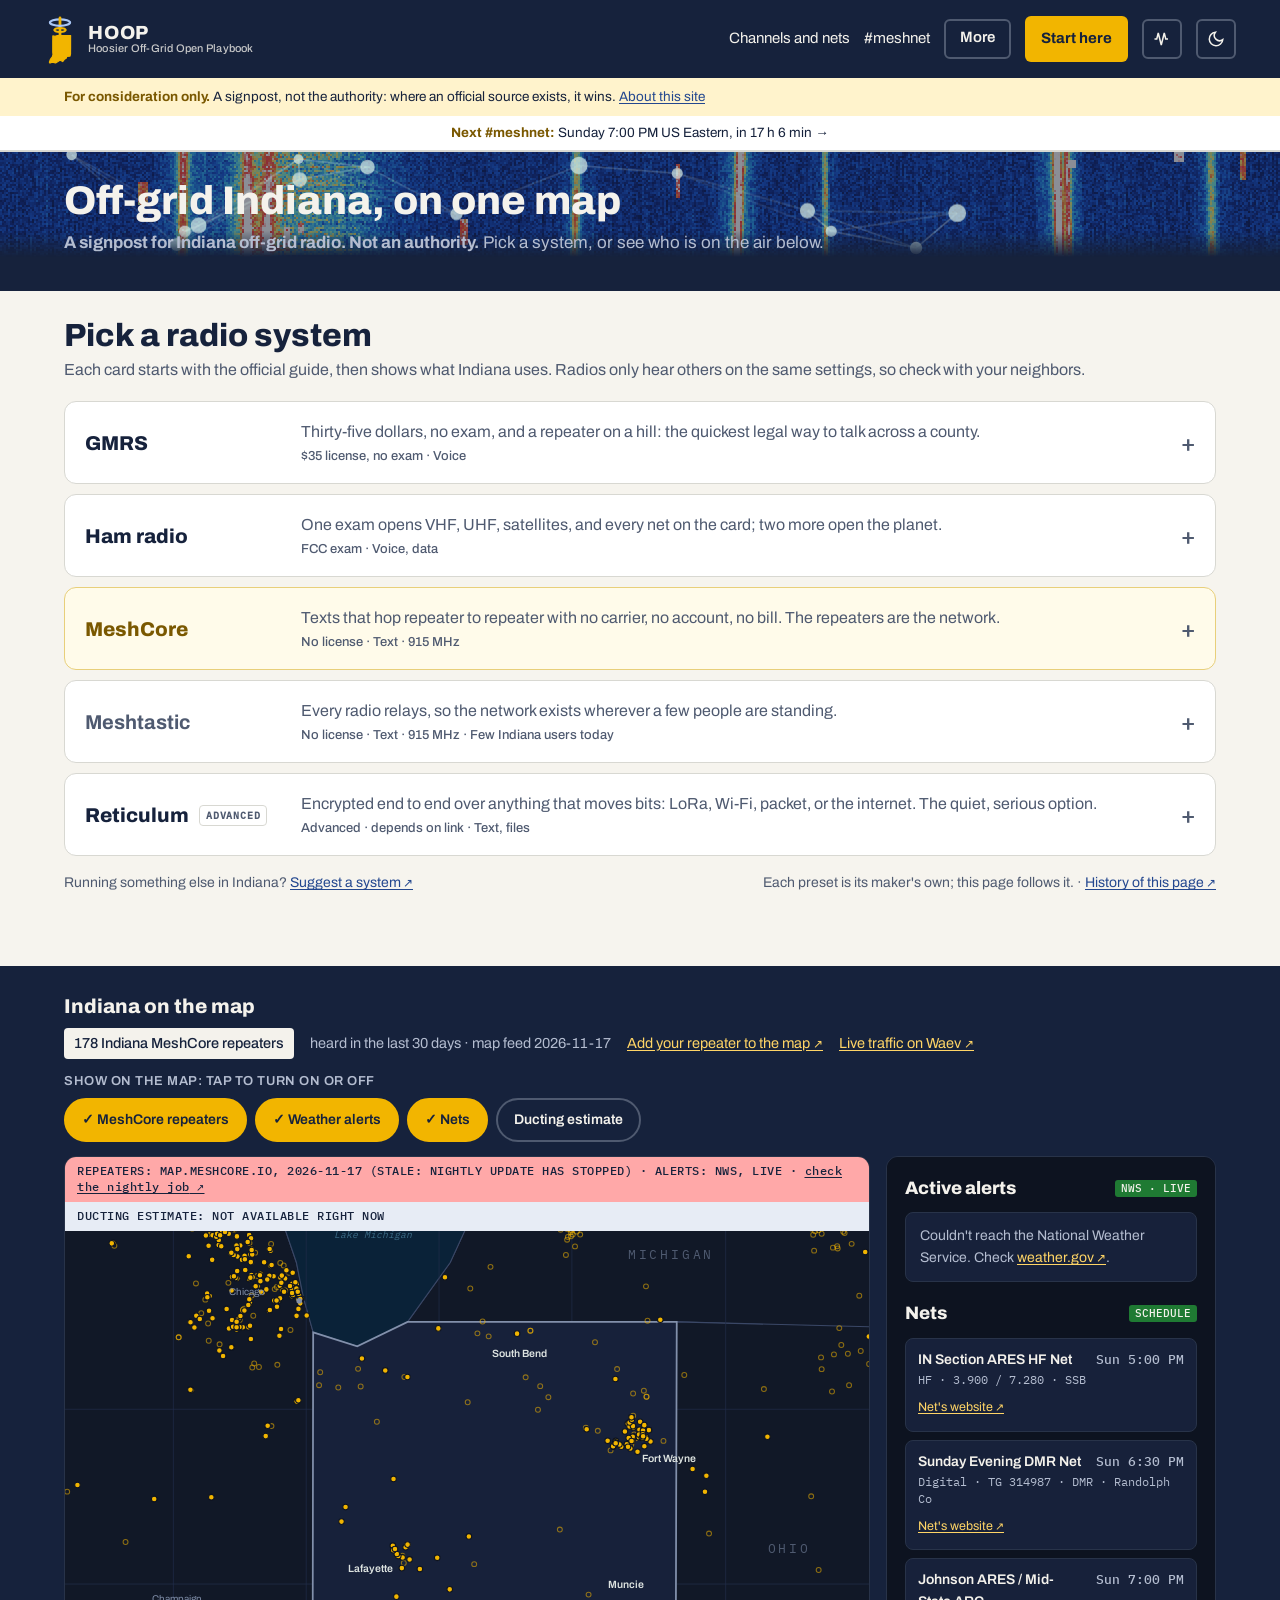
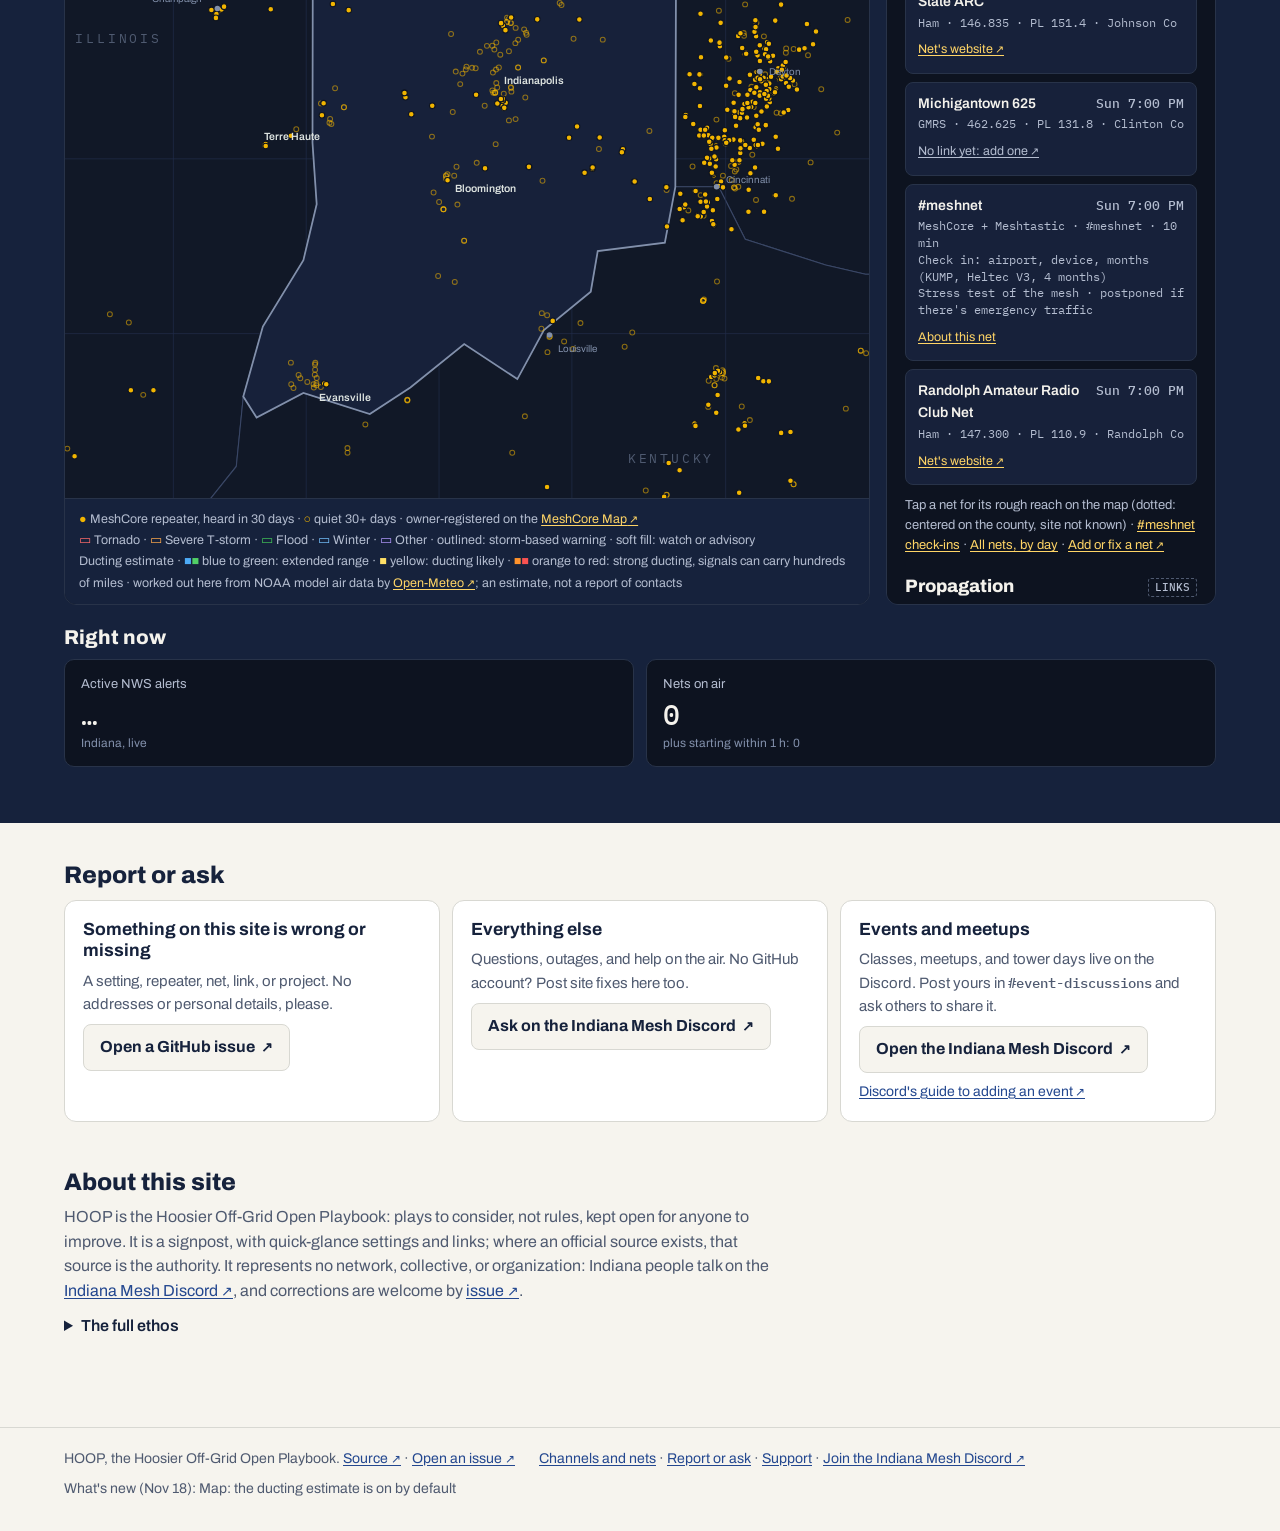
==== index.html @ 6189452d "Wording: the site describes, it does not direct or decide Headline says it is a signpost, not an aut" ====
<!doctype html>
<html lang="en">
<head>
<meta charset="utf-8">
<script src="assets/theme.js?v=20261111t"></script>
<meta name="viewport" content="width=device-width, initial-scale=1, viewport-fit=cover">
<meta name="description" content="Indiana off-grid comms on one map: MeshCore repeaters, live NWS alerts, radio nets, and starting settings for MeshCore, Meshtastic, GMRS, ham, and Reticulum.">
<title>HOOP: Indiana Off-Grid Comms, MeshCore Map, Nets, and Settings</title>
<link rel="icon" href="assets/favicon.svg?v=20261111t" type="image/svg+xml">
<meta property="og:type" content="website">
<meta property="og:site_name" content="HOOP · Hoosier Off-Grid Open Playbook">
<meta property="og:title" content="HOOP · Hoosier Off-Grid Open Playbook">
<meta property="og:description" content="Indiana off-grid comms on one map: MeshCore repeaters, live NWS alerts, radio nets, and starting settings for MeshCore, Meshtastic, GMRS, ham, and Reticulum.">
<meta property="og:url" content="https://mutiny19.github.io/hoop/">
<meta property="og:image" content="https://mutiny19.github.io/hoop/assets/social.png">
<meta property="og:image:width" content="1200">
<meta property="og:image:height" content="630">
<meta name="twitter:card" content="summary_large_image">
<link rel="canonical" href="https://mutiny19.github.io/hoop/">
<meta name="robots" content="index, follow, max-image-preview:large">
<meta name="geo.region" content="US-IN">
<meta name="geo.placename" content="Indiana">
<meta property="og:locale" content="en_US">
<meta property="og:image:alt" content="HOOP: Hoosier Off-Grid Open Playbook">
<meta name="twitter:title" content="HOOP · Hoosier Off-Grid Open Playbook">
<meta name="twitter:description" content="Indiana off-grid comms on one map: MeshCore repeaters, live NWS alerts, radio nets, and starting settings for MeshCore, Meshtastic, GMRS, ham, and Reticulum.">
<meta name="twitter:image" content="https://mutiny19.github.io/hoop/assets/social.png">
<meta name="twitter:image:alt" content="HOOP: Hoosier Off-Grid Open Playbook">
<script type="application/ld+json">{"@context": "https://schema.org", "@graph": [{"@type": "WebSite", "@id": "https://mutiny19.github.io/hoop/#website", "url": "https://mutiny19.github.io/hoop/", "name": "HOOP", "alternateName": "Hoosier Off-Grid Open Playbook", "description": "Off-grid communications in Indiana: MeshCore, Meshtastic, GMRS, ham radio, and Reticulum. Represents no network or organization.", "inLanguage": "en-US"}, {"@type": "WebPage", "@id": "https://mutiny19.github.io/hoop/#webpage", "url": "https://mutiny19.github.io/hoop/", "name": "HOOP: Indiana Off-Grid Comms, MeshCore Map, Nets, and Settings", "isPartOf": {"@id": "https://mutiny19.github.io/hoop/#website"}, "about": {"@type": "Place", "name": "Indiana", "address": {"@type": "PostalAddress", "addressRegion": "IN", "addressCountry": "US"}}, "dateModified": "2026-10-25"}]}</script>
<link rel="manifest" href="manifest.webmanifest">
<meta name="theme-color" content="#16223C">
<link rel="apple-touch-icon" href="assets/icon-192.png">
<link rel="preload" href="assets/fonts/archivo.woff2" as="font" type="font/woff2" crossorigin>
<link rel="preconnect" href="https://api.weather.gov" crossorigin>
<link rel="stylesheet" href="assets/site.css?v=20261112c">
<style>
/* Home: dark map band (map + alerts, dashboard view), then settings accordion, report, support. Built from the
   front-page design (design/front-page.dc.html); simulated parts replaced by live feeds or empty states. */
:root { --map-bg: #16223C; --map-panel: #0D1320; --map-line: #283349; --map-fg: #F4F2EC; --map-muted: #B4BDD0; --map-dim: #8290AB; }
.wrap { max-width: 1200px; margin: 0 auto; padding-inline: 24px; }
h1, h2, h3 { font-family: var(--display); margin: 0; line-height: 1.05; text-wrap: balance; }
p { margin: 0; }
.mono { font-family: var(--mono); }
.btn { font: 600 15px/1 var(--body); border: 0; border-radius: 6px; padding: 13px 18px; min-height: 44px; cursor: pointer; text-decoration: none; display: inline-flex; align-items: center; justify-content: center; gap: 8px; }

/* header CTA */
.site-nav .go { background: var(--beacon); color: #16223C; font-weight: 700; padding: 11px 16px; border-radius: 6px; }


/* map band */
/* The waterfall and constellation sit behind the band's headline only; the map, alerts and everything below
   are never animated. */
.band { background: var(--map-bg); color: var(--map-fg); position: relative; overflow: hidden; }
/* .hero holds the headline and layer buttons; the stage bleeds to the band's full width and up over the band's top
   padding, and ends just under the buttons. .band clips the overflow. */
.hero { position: relative; padding-bottom: 14px; }
.hero > :not(.bg-stage) { position: relative; z-index: 1; }
.hero .layers { margin-bottom: 0; }
.bg-stage { position: absolute; top: -28px; bottom: 0; left: 50%; width: 100vw; transform: translateX(-50%); z-index: 0; pointer-events: none;
  -webkit-mask-image: linear-gradient(to bottom, #000 0, #000 75%, transparent 100%); mask-image: linear-gradient(to bottom, #000 0, #000 75%, transparent 100%); }
.bg-chirps, .bg-mesh { position: absolute; inset: 0; width: 100%; height: 100%; }
.bg-chirps { opacity: .5; image-rendering: pixelated; }
.bg-mesh { opacity: .9; }
:root[data-bg="off"] .bg-stage { display: none; }
.band > .wrap { position: relative; z-index: 1; }
.band .wrap { padding-block: 28px 40px; }
.band-top { display: flex; flex-wrap: wrap; justify-content: space-between; align-items: flex-end; gap: 12px; margin-bottom: 16px; }
.band h1 { font-size: clamp(30px, 4.4vw, 40px); font-weight: 800; }
.band .sub { margin-top: 8px; color: var(--map-muted); font-size: 17px; }
.onair { display: flex; flex-wrap: wrap; align-items: center; gap: 10px 16px; margin-top: 14px; font: 400 14.5px/1.3 var(--body); }
.onair .pill { background: var(--map-fg); color: #16223C; padding: 6px 10px; border-radius: 4px; font-weight: 500; }
.onair span { color: var(--map-muted); }
.onair a { color: #FFD566; }
.layers { display: flex; flex-wrap: wrap; gap: 8px; margin-bottom: 14px; }
.layer { font: 600 14px/1 var(--body); border-radius: 999px; padding: 10px 16px; min-height: 44px; cursor: pointer; background: transparent; color: var(--map-fg); border: 2px solid #4F5A70; }
.layer[aria-pressed="true"] { background: var(--beacon); color: #16223C; border-color: var(--beacon); }
.layer[disabled] { cursor: not-allowed; color: #6E7F78; border-style: dashed; }
.layer small { font: 500 11px/1 var(--mono); margin-left: 6px; }
.rowh { font: 800 20px/1.2 var(--display); margin: 20px 0 10px; }
/* The layer switches are always in view, on every screen size: a label, then one chip per layer. */
.layerbar { display: grid; gap: 8px; margin-top: 10px; }
.layerbar .lb { font: 600 13px/1.3 var(--body); letter-spacing: .04em; text-transform: uppercase; color: var(--map-muted); }
@media (max-width: 560px) { .layerbar .layers { gap: 6px; } .layerbar .layer { padding: 9px 12px; font-size: 13.5px; } }
.dashfold { margin-top: 6px; }
.dashfold > summary { cursor: pointer; font-weight: 700; padding: 12px 0; color: var(--map-fg); }
.proto-reticulum .nm::after { content: "ADVANCED"; font: 600 10px/1 var(--mono); letter-spacing: .08em; margin-left: 10px; padding: 3px 6px; border: 1px solid var(--line); border-radius: 4px; color: var(--muted); vertical-align: middle; }
.tiles { display: grid; grid-template-columns: repeat(auto-fit, minmax(170px, 1fr)); gap: 12px; margin-bottom: 16px; }
.tile { color: var(--map-fg); background: var(--map-panel); border: 1px solid var(--map-line); border-radius: 10px; padding: 14px 16px; }
.tile .k { font-size: 13px; color: var(--map-muted); }
.tile .v { font: 500 28px/1.2 var(--mono); margin-top: 4px; font-variant-numeric: tabular-nums; }
.tile .s { font-size: 12px; color: var(--map-dim); margin-top: 2px; }
.tile .s a { color: #A9C6F5; }
/* Map sets the row height (its own proportions); the alerts column matches it and scrolls when long. */
.mapgrid { display: grid; grid-template-columns: minmax(0, 1fr) minmax(280px, 330px); gap: 16px; align-items: stretch; }
.mapbox { min-width: 0; position: relative; background: var(--map-panel); border: 1px solid var(--map-line); border-radius: 12px; overflow: hidden; }
.mapbox svg { display: block; width: 100%; height: auto; aspect-ratio: 1150 / 1240; }
.srcbadge { background: #FFD43B; color: #16223C; font: 500 12px/1.4 var(--mono); letter-spacing: .5px; padding: 6px 12px; }   /* a strip above the map, never on it */
.srcbadge.tropo { background: #E7ECF5; }
/* The legend sits under the map, never on it, so it cannot cover any part of the state. */
.legend { background: var(--map-bg); color: var(--map-muted); border-top: 1px solid var(--map-line); padding: 10px 14px; font-size: 12.5px; line-height: 1.7; }
.legend a { color: #FFD566; }
.side-toggle { display: none; width: 100%; font: 600 15px/1 var(--body); border: 2px solid #4F5A70; background: transparent; color: var(--map-fg); border-radius: 8px; padding: 12px 16px; min-height: 44px; cursor: pointer; }
.side-toggle[aria-expanded="true"] { border-color: var(--beacon); }
.side { height: 0; min-height: 100%; overflow-y: auto; background: var(--map-panel); border: 1px solid var(--map-line); border-radius: 12px; padding: 18px; display: flex; flex-direction: column; gap: 10px; min-width: 0; }
.side .h { display: flex; justify-content: space-between; align-items: center; gap: 8px; margin-top: 8px; }
.side .h:first-child { margin-top: 0; }
.side .h b { font-weight: 800; font-size: 18px; }
.tag { font: 500 11px/1 var(--mono); padding: 3px 6px; border-radius: 3px; }
.tag.live { background: #1F7A33; color: #F4F2EC; }
.tag.soon { border: 1px dashed #4F5A70; color: var(--map-muted); }
.alert { border-radius: 8px; padding: 12px 14px; border: 1px solid; }
.alert .t { font-weight: 800; }
.alert .a { font-size: 14px; margin-top: 4px; }
.alert .alink { display: inline-block; margin-top: 6px; font-size: 13.5px; font-weight: 600; }
.alert .w { font: 400 12.5px/1.4 var(--body); color: var(--map-muted); margin-top: 4px; }
.empty { background: #17213A; border: 1px solid var(--map-line); border-radius: 8px; padding: 12px 14px; font-size: 14px; color: var(--map-muted); }
.empty a, .side a, .dpanel a { color: #FFD566; }
.prop { background: #0F2328; border: 1px solid #3BC9DB; border-radius: 8px; padding: 10px 12px; display: grid; gap: 6px; font-size: 14px; }
.prop .r { display: flex; justify-content: space-between; gap: 8px; }
.prop .r span:last-child { font-family: var(--mono); color: #66D9E8; text-align: right; }
.prop .n { font-size: 12px; color: var(--map-dim); }
.netlist { display: grid; gap: 8px; }
.net { display: block; background: #17213A; border: 1px solid var(--map-line); border-radius: 8px; padding: 10px 12px; }
.net .hd { display: flex; justify-content: space-between; align-items: baseline; gap: 10px; }
.net b { display: block; font-size: 14px; font-weight: 600; }
.net small { display: block; margin-top: 2px; font: 400 12px/1.4 var(--mono); color: var(--map-muted); }
.net .st { font: 500 13px/1 var(--mono); white-space: nowrap; }
.netb { cursor: pointer; border-radius: 4px; }
.netb:focus-visible { outline: 2px solid #B197FC; outline-offset: 3px; }
.nlink { display: inline-block; margin-top: 6px; padding: 3px 0; font-size: 12.5px; }
.nlink.add { color: var(--map-muted); }
.net.pick:hover { border-color: #B197FC; }
.net.sel { border-color: #B197FC; background: #1E1B2C; }
.side .foot { margin-top: auto; font-size: 13px; color: var(--map-muted); line-height: 1.5; border-top: 1px solid var(--map-line); padding-top: 10px; }
.dashrow { display: flex; flex-wrap: wrap; gap: 16px; margin-top: 16px; }
.dpanel { color: var(--map-fg); background: var(--map-panel); border: 1px solid var(--map-line); border-radius: 12px; padding: 16px 18px; min-width: 0; display: grid; gap: 10px; align-content: start; }
.dpanel .h { display: flex; flex-wrap: wrap; justify-content: space-between; align-items: center; gap: 8px; }
.dpanel .h b { font-weight: 800; font-size: 18px; }
.dpanel .note { font-size: 12px; color: var(--map-dim); }
.cov { display: grid; gap: 8px; }
.cov .road { display: grid; grid-template-columns: 64px minmax(0, 1fr); gap: 10px; align-items: start; }
.cov .road > span { font: 500 13px/1.8 var(--mono); color: var(--map-muted); }
.cov .cty { display: flex; flex-wrap: wrap; gap: 4px; }
.cov .cty span { font-size: 12px; padding: 3px 7px; border-radius: 4px; color: #16223C; }
.c-ok { background: #8CE99A; } .c-quiet { background: #FFD43B; } .c-need { background: #FFA8A8; }
.health { display: grid; gap: 6px; }
.health div { display: flex; justify-content: space-between; gap: 10px; font-size: 14px; border-top: 1px solid #222E4A; padding-top: 6px; }
.health span:last-child { font-family: var(--mono); color: var(--map-muted); white-space: nowrap; }
.dot { display: inline-block; width: 9px; height: 9px; border-radius: 50%; margin-right: 8px; vertical-align: middle; }

/* settings */
.settings { padding-block: 48px 72px; }
.sec-head { display: flex; flex-wrap: wrap; justify-content: space-between; align-items: flex-end; gap: 12px; margin-bottom: 18px; }
.sec-head h2 { font-size: 32px; font-weight: 800; }
.sec-head p { color: var(--muted); margin-top: 6px; }
.net-card-box { display: flex; gap: 18px; align-items: center; background: var(--panel); border: 1px solid var(--line); border-radius: 12px; padding: 14px; margin-bottom: 20px; }
.net-card-box .nc-body { min-width: 0; }
.net-card-box h3 { font-size: 16px; font-weight: 700; margin-bottom: 3px; }
.net-card-box p { color: var(--muted); font-size: 14px; margin-bottom: 8px; }
.net-card-box a.btn { font-size: 13px; padding: 8px 14px; min-height: 36px; }
@media (max-width: 560px) { .net-card-box { flex-direction: column; align-items: flex-start; } }
/* inside the expanded GMRS and Ham cards */
.proto .net-card-box { grid-column: 1 / -1; margin-bottom: 0; background: var(--bg); }
.ghost { background: transparent; color: var(--fg); border: 2px solid var(--line); }
.acc { display: grid; gap: 10px; }
.proto { background: var(--panel); border: 1px solid var(--line); border-radius: 12px; overflow: hidden; }
.proto > button { width: 100%; display: grid; grid-template-columns: minmax(130px, 200px) minmax(0, 1fr) auto; gap: 6px 16px; align-items: center; text-align: left; background: transparent; color: var(--fg); border: 0; padding: 18px 20px; cursor: pointer; font: inherit; min-height: 64px; }
.proto .nm { font: 800 20px/1.1 var(--display); }
/* MeshCore: a faint beacon tint. */
.proto-meshcore { background: #FFFBEA; border-color: #E8CF7A; }
.proto-meshcore .nm { color: #7A5800; }
.proto-meshcore .card-set { background: #FFF8E1; }
.proto-meshtastic .nm, .proto-meshtastic .tl { color: var(--muted); }
.proto-meshtastic .nm { font-weight: 700; }
@media (prefers-color-scheme: dark) { :root:not([data-theme="light"]) .proto-meshcore { background: #1C1A10; border-color: #6B5310; }
  :root:not([data-theme="light"]) .proto-meshcore .nm { color: #FFCB3D; } :root:not([data-theme="light"]) .proto-meshcore .card-set { background: #1A1608; } }
:root[data-theme="dark"] .proto-meshcore { background: #1C1A10; border-color: #6B5310; }
:root[data-theme="dark"] .proto-meshcore .nm { color: #FFCB3D; } :root[data-theme="dark"] .proto-meshcore .card-set { background: #1A1608; }
.proto .tl { color: var(--muted); }
.proto .tl small { display: block; font: 500 13px/1.4 var(--body); margin-top: 2px; }
.proto .chev { font: 500 24px/1 var(--mono); color: var(--muted); }
.proto .body { display: grid; grid-template-columns: minmax(0, 1.5fr) minmax(0, 1fr); gap: 16px; padding: 0 20px 20px; }
/* "New here?" at the top of the expanded MeshCore card */
.proto .intro { grid-column: 1 / -1; display: flex; flex-wrap: wrap; align-items: center; justify-content: space-between; gap: 12px 24px; background: var(--bg); border-left: 4px solid var(--beacon); border-radius: 0 10px 10px 0; padding: 14px 18px; }
.proto .intro b { display: block; font: 800 17px/1.2 var(--display); margin-bottom: 4px; }
.proto .intro p { color: var(--muted); max-width: 70ch; font-size: 15px; }
.proto .intro .btn { background: var(--beacon); color: #16223C; font-weight: 700; white-space: nowrap; }
.proto-meshcore .intro { background: #FFF8E1; }
@media (prefers-color-scheme: dark) { :root:not([data-theme="light"]) .proto-meshcore .intro { background: #1A1608; } }
:root[data-theme="dark"] .proto-meshcore .intro { background: #1A1608; }
.card-set { background: var(--bg); border-radius: 10px; padding: 16px; display: grid; gap: 10px; align-content: start; }
.card-set .top { display: flex; flex-wrap: wrap; justify-content: space-between; gap: 8px; }
.card-set .top b { font-weight: 700; }
.card-set .top span { font: 400 12.5px/1.4 var(--body); color: var(--muted); }
.rows { display: grid; }
.rows > div { display: grid; grid-template-columns: minmax(120px, 190px) minmax(0, 1fr); gap: 12px; padding: 7px 0; border-top: 1px solid var(--line); font-size: 15px; }
.rows > div > span:first-child { color: var(--muted); }
.rows > div > span:last-child { font-family: var(--mono); font-size: 14px; overflow-wrap: anywhere; }
.card-set .note { font-size: 13px; color: var(--muted); }
.links { display: grid; gap: 8px; align-content: start; }
.links a { display: flex; justify-content: space-between; align-items: center; gap: 10px; background: var(--panel); border: 1px solid var(--line); border-radius: 8px; padding: 12px 14px; text-decoration: none; color: var(--fg); }
.links a b { display: block; font-weight: 600; }
.links a small { color: var(--muted); font-size: 13px; }
.links a:hover { border-color: var(--link); }
.copy { background: var(--fg); color: var(--bg); justify-self: start; }
.seg { display: inline-flex; justify-self: start; background: var(--panel); border: 1px solid var(--line); border-radius: 8px; padding: 3px; gap: 3px; }
.seg button { font: 600 14px/1 var(--body); border: 0; border-radius: 6px; padding: 10px 16px; min-height: 40px; cursor: pointer; background: transparent; color: var(--muted); }
.seg button[aria-pressed="true"] { background: var(--ink); color: var(--ink-fg); }
.rows .cmd { display: flex; flex-wrap: wrap; align-items: center; gap: 6px 8px; margin-top: 4px; }
.rows .cmd code { font-size: 12.5px; background: var(--panel); border: 1px solid var(--line); border-radius: 4px; padding: 3px 6px; overflow-wrap: anywhere; }
.mini, .chipcopy { font: 600 12px/1 var(--body); border: 1px solid var(--line); background: var(--panel); color: var(--link); border-radius: 999px; padding: 6px 10px; min-height: 30px; cursor: pointer; }
.mini:hover, .chipcopy:hover { border-color: var(--link); }
.chips { display: flex; flex-wrap: wrap; gap: 6px; margin-top: 6px; }
.chipcopy { font-family: var(--mono); color: var(--fg); }
.diff { color: var(--beacon); font-size: 12px; margin-left: 4px; }
.alts { border: 1px dashed var(--line); border-radius: 8px; padding: 12px 14px; display: grid; gap: 8px; background: var(--panel); }
.alts > b { font-weight: 700; font-size: 14px; }
.alts > div { display: grid; grid-template-columns: minmax(120px, 190px) minmax(0, 1fr); gap: 12px; font-size: 14px; border-top: 1px solid var(--line); padding-top: 8px; }
.alts > div > span:first-child { color: var(--muted); }
.alts > div > span:last-child { display: block; min-width: 0; }
.alts .cmd { display: flex; flex-wrap: wrap; align-items: flex-end; gap: 6px 8px; margin-top: 6px; }
.alts code { display: block; font-size: 12.5px; line-height: 1.6; background: var(--bg); border: 1px solid var(--line); border-radius: 4px; padding: 6px 8px; overflow-wrap: anywhere; }
.rows > div > span:last-child { display: block; min-width: 0; }
.sec-foot { display: flex; flex-wrap: wrap; justify-content: space-between; gap: 8px 20px; margin-top: 16px; font-size: 14px; color: var(--muted); }

/* report */
.reportlite { padding-block: 40px 16px; display: grid; gap: 12px; }
.reportlite h2 { font-size: 24px; font-weight: 800; }
.reportlite p { color: var(--muted); max-width: 70ch; }
.rtwo { display: grid; grid-template-columns: repeat(3, minmax(0, 1fr)); gap: 12px; }
.rtwo .chan { font: 500 .95em var(--mono); display: inline; }
.rmore { font-size: 14px; }
.rtwo > div { background: var(--panel); border: 1px solid var(--line); border-radius: 12px; padding: 18px; display: grid; gap: 8px; align-content: start; }
.rtwo b { font: 700 1.1rem/1.2 var(--display); }
.rtwo p { font-size: 15px; }
.rbtn { justify-self: start; display: inline-flex; align-items: center; gap: 6px; min-height: 44px; padding: 10px 16px; border: 1px solid var(--line); border-radius: 8px; background: var(--bg); color: var(--fg); font-weight: 700; text-decoration: none; }
.rbtn:hover, .rbtn:focus-visible { border-color: var(--signal); }
@media (max-width: 900px) { .rtwo { grid-template-columns: 1fr; } }
.ethos { margin-top: 10px; }
.ethos > summary { cursor: pointer; font-weight: 600; }
.ethos p { margin-top: 8px; }
.doors-h { font: 800 18px/1.2 var(--display); margin: 18px 0 10px; }
.band .pcard { background: var(--map-panel); border-color: var(--map-line); color: var(--map-fg); padding: 14px 16px; gap: 4px; }
.band .pcard span { color: var(--map-muted); }
.band .pcard em { color: #FFD566; }
.band .pcard:hover, .band .pcard:focus-visible, .band .pcard.mine { border-color: #FFD566; box-shadow: none; }
.band .paths { margin-bottom: 6px; }
.about { padding-block: 32px 64px; }
.about h2 { font-size: 24px; font-weight: 800; margin-bottom: 10px; }
.about p { color: var(--muted); max-width: 80ch; }

/* support */
.support { display: grid; gap: 20px; }
.support .lead { color: var(--muted); max-width: 70ch; }
.sup-grid { display: grid; grid-template-columns: minmax(0, 1.3fr) minmax(0, 1fr); gap: 16px; }
.needs { background: var(--panel); border: 1px solid var(--line); border-radius: 12px; padding: 18px; display: grid; gap: 10px; }
.needs .h { display: flex; flex-wrap: wrap; justify-content: space-between; gap: 8px; }
.needs .h b { font-weight: 800; font-size: 18px; }
.needs .h span { font: 400 12.5px/1.4 var(--body); color: var(--muted); }
.county { display: grid; grid-template-columns: minmax(0, 1fr) auto; gap: 2px 12px; border-top: 1px solid var(--line); padding-top: 10px; }
.county b { font-weight: 700; }
.county .w { color: var(--muted); font-size: 14px; }
.county .p { grid-column: 2; grid-row: 1 / span 2; text-align: right; font: 400 13.5px/1.5 var(--body); }
.county .p em { font-style: normal; color: var(--signal); display: block; }
.intro-band .wrap { padding-block: 28px 18px; }
.intro-band .hero { padding-bottom: 0; }
.maph { margin-top: 0; }
.band .onair { margin: 0 0 14px; }
.settings.wrap, section.settings { padding-top: 28px; }
@media (max-width: 700px) {
  .proto > button[aria-expanded="false"] .tg { display: none; }
  .proto > button[aria-expanded="false"] { padding-block: 12px; }
  .settings h2 { font-size: 24px; }
  .acc { gap: 8px; }
  .rows > div { grid-template-columns: minmax(0, 1fr); gap: 2px; }
  .proto .body { padding-inline: 14px; }
}
.startlink { grid-column: 1 / -1; display: flex; flex-wrap: wrap; align-items: center; justify-content: space-between; gap: 6px 16px; background: var(--beacon); color: #16223C; border-radius: 10px; padding: 14px 16px; text-decoration: none; font-weight: 700; }
.startlink small { font-weight: 500; }
.proto a.startlink::after { content: none; }
.startlink:hover, .startlink:focus-visible { outline: 3px solid var(--fg); outline-offset: 2px; }
.thenlink { grid-column: 1 / -1; font-size: 15px; color: var(--muted); margin-top: -6px; }
.mc-extras { grid-column: 1 / -1; display: grid; gap: 10px; }
.xfold { border: 1px solid var(--line); border-radius: 10px; background: var(--bg); }
.xfold > summary { cursor: pointer; font-weight: 700; padding: 14px 16px; min-height: 44px; }
.xfold > summary:focus-visible { outline: 3px solid var(--signal); outline-offset: 2px; border-radius: 10px; }
.xh { margin: 0; font: 700 1rem/1.3 var(--body); padding: 14px 16px 10px; }   /* always-open blocks in the MeshCore card */
.xbody { padding: 0 16px 16px; display: grid; gap: 14px; }
.xbody .tiles, .xbody .dashrow { margin: 0; }
.xbody .yourcounty, .xbody .support { padding: 0; }
.path { padding-block: 36px 8px; display: grid; gap: 14px; }
.yourcounty { padding-block: 8px 8px; display: grid; gap: 12px; }
.ccard { background: var(--panel); border: 1px solid var(--line); border-radius: 12px; padding: 18px; display: grid; gap: 14px; }
.ccard label { display: grid; gap: 6px; font-size: 14px; color: var(--muted); max-width: 420px; }
.ccard select { font: 600 16px/1.2 var(--body); padding: 10px 12px; border-radius: 8px; border: 1px solid var(--line); background: var(--bg); color: var(--fg); }
.cout { display: grid; grid-template-columns: repeat(auto-fit, minmax(180px, 1fr)); gap: 10px; }
.cout div { border: 1px solid var(--line); border-radius: 10px; padding: 10px 12px; }
.cout b { display: block; font: 500 1.5rem/1.2 var(--mono); }
.cout span { font-size: 13px; color: var(--muted); }
.cout .wide { grid-column: 1 / -1; }
.paths { display: grid; grid-template-columns: repeat(3, minmax(0, 1fr)); gap: 12px; }
.pcard { display: grid; gap: 8px; align-content: start; background: var(--panel); border: 1px solid var(--line); border-radius: 12px; padding: 18px; color: var(--fg); text-decoration: none; }
.pcard b { font: 700 1.25rem/1.15 var(--display); }
.pcard span { color: var(--muted); font-size: 15px; }
.pcard em { font-style: normal; font-weight: 700; color: var(--signal); }
.pcard:hover, .pcard:focus-visible { border-color: var(--signal); }
.pcard.mine { border-color: var(--signal); box-shadow: inset 0 0 0 1px var(--signal); }
.prog { display: grid; gap: 6px; }
.prog .bar { height: 14px; border-radius: 999px; background: var(--line); overflow: hidden; }
.prog .bar i { display: block; height: 100%; width: 0; background: var(--beacon); border-radius: 999px; }
.prog p { font-size: 14px; }
.needs .h.sub { margin-top: 6px; }
.ladder { background: var(--panel); border: 1px solid var(--line); border-radius: 12px; padding: 18px; display: grid; gap: 10px; align-content: start; }
.ladder h3 { font: 800 18px/1.2 var(--display); }
.ladder ul { margin: 0; padding: 0; list-style: none; display: grid; gap: 12px; }
.ladder li { display: grid; row-gap: 2px; font-size: 15px; }
.ladder li span { color: var(--muted); }
.ladder li a { justify-self: start; }
.ladder li a + a { margin-top: 2px; }
.ways { display: grid; gap: 12px; align-content: start; }
.way { background: var(--ink); color: var(--ink-fg); border-radius: 12px; padding: 18px; display: grid; gap: 8px; }
.way p { color: #B4BDD0; font-size: 15px; }
.way a.btn { justify-self: start; }
.way a.mini { justify-self: start; background: transparent; border-color: #4F5A70; color: #F4F2EC; }
.way a.mini:hover { border-color: var(--beacon); }
.way.alt { background: var(--panel); color: var(--fg); border: 1px dashed var(--line); }
.way.alt p { color: var(--muted); }

@media (max-width: 860px) { .bg-chirps { opacity: .28; } .bg-mesh { opacity: .6; }
  /* Phones: the legend sits under the map instead of over it, and the source badge stays out of the way. */
  .side-toggle { display: block; }
  .side[hidden] { display: none; }
  .proto .intro .btn { width: 100%; justify-content: center; }
  .srcbadge { font-size: 10.5px; letter-spacing: 0; }
  .paths { grid-template-columns: 1fr; }
  .sup-grid, .proto .body, .alts > div { grid-template-columns: minmax(0, 1fr); }
  .proto .body > * { min-width: 0; }
  .card-set { grid-template-columns: minmax(0, 1fr); }
  .seg { flex-wrap: wrap; max-width: 100%; }
  .seg button { padding-inline: 12px; }
  .proto > button { grid-template-columns: minmax(0, 1fr) auto; }
  .proto .tl { grid-column: 1 / -1; grid-row: 2; }
  .fields { grid-template-columns: 1fr; }
  .mapgrid { grid-template-columns: 1fr; }
  .side { height: auto; min-height: 0; overflow: visible; }
}
@media (prefers-reduced-motion: no-preference) { .pulse { animation: pulse 2s ease-in-out infinite; } }
@keyframes pulse { 0%, 100% { stroke-opacity: 1; } 50% { stroke-opacity: .3; } }
</style>
</head>
<body>
<header class="site-head" id="top"><div class="bar">
  <a class="brand" href="./"><img class="brand-mark" src="assets/mark.svg?v=20261111t" alt="" width="32" height="50"><img class="brand-mark-sm" src="assets/favicon.svg?v=20261111t" alt="" width="34" height="34"><span class="brand-text">HOOP<small>Hoosier Off-Grid Open Playbook</small></span></a>
  <nav class="site-nav" aria-label="Site">
    <button type="button" class="nav-menu" id="navMenu" aria-expanded="false" aria-controls="navMore"><span class="l-more">More</span><span class="l-menu">Menu</span></button>
    <span class="nav-more" id="navMore">
      <a class="main" href="channels/">Channels and nets</a>
      <a class="main" href="meshnet/">#meshnet</a>
      <a href="#map">Map</a>
      <a href="live/">Live</a>
      <a href="#protocols">Settings</a>
      <a href="projects/">Projects</a>
      <a href="emergency/">For agencies</a>
    </span>
    <a class="go" href="meshcore/">Start here</a>
    <button type="button" class="theme-toggle" id="bgBtn" aria-pressed="false" aria-label="Turn off the background animation" title="Turn off the background animation"><svg class="i-wave" width="18" height="18" viewBox="0 0 24 24" fill="none" stroke="currentColor" stroke-width="2" aria-hidden="true"><path d="M2 12h3l2-8 4 16 4-16 2 8h3"/></svg><svg class="i-wave-off" width="18" height="18" viewBox="0 0 24 24" fill="none" stroke="currentColor" stroke-width="2" aria-hidden="true"><path d="M2 12h3l2-8 4 16 4-16 2 8h3"/><line x1="3" y1="3" x2="21" y2="21"/></svg></button>
    <button type="button" class="theme-toggle" id="themeBtn" aria-label="Switch to light mode" title="Switch to light mode"><svg class="i-sun" width="18" height="18" viewBox="0 0 24 24" fill="none" stroke="currentColor" stroke-width="2" aria-hidden="true"><circle cx="12" cy="12" r="4"/><path d="M12 2v2M12 20v2M4.9 4.9l1.4 1.4M17.7 17.7l1.4 1.4M2 12h2M20 12h2M4.9 19.1l1.4-1.4M17.7 6.3l1.4-1.4"/></svg><svg class="i-moon" width="18" height="18" viewBox="0 0 24 24" fill="none" stroke="currentColor" stroke-width="2" aria-hidden="true"><path d="M21 12.8A9 9 0 1 1 11.2 3a7 7 0 0 0 9.8 9.8z"/></svg></button>
  </nav>
</div></header>
<div class="site-notice" role="region" aria-label="Notice"><div class="bar"><b>For consideration only.</b> A signpost, not the authority: where an official source exists, it wins. <a href="#about">About this site</a></div></div>

<section class="band intro-band" aria-label="Introduction">
  <div class="wrap">
    <div class="hero">
    <div class="bg-stage" aria-hidden="true"><canvas id="bgChirps" class="bg-chirps"></canvas><canvas id="bgMesh" class="bg-mesh"></canvas></div>
    <div class="band-top">
      <div id="hero">
        <h1>Off-grid Indiana, on one map</h1>
        <p class="sub"><strong>A signpost for Indiana off-grid radio. Not an authority.</strong> Pick a system, or see who is on the air below.</p>
      </div>
    </div>
    </div>
  </div>
</section>

<main>
<section id="protocols" class="wrap settings" aria-labelledby="set-h">
  <div class="sec-head">
    <div><h2 id="set-h">Pick a radio system</h2><p>Each card starts with the official guide, then shows what Indiana uses. Radios only hear others on the same settings, so check with your neighbors.</p></div>
  </div>
  <div class="acc" id="acc"></div>
<div id="mcHold" hidden>
<div id="mcExtras" class="mc-extras">
<div class="xfold xopen"><h3 class="xh">Indiana right now</h3>
<div class="xbody">
<div class="tiles" id="mctiles"></div>
<div class="dashrow" id="dashRow">
      <section class="dpanel" style="flex: 1 1 320px" aria-label="Newest Indiana repeaters">
        <div class="h"><b>Newest repeaters</b><span class="tag live" id="healthDate">MAP FEED</span></div>
        <div class="health" id="health"></div>
        <div class="note">The Indiana repeaters most recently added to the official map and heard in the last 30 days.</div>
      </section>
      <section class="dpanel" style="flex: 1 1 100%" aria-label="Interstate coverage">
        <div class="h"><b>Interstate coverage in Indiana</b><span class="note"><span class="dot" style="background:#FFA8A8"></span>No repeater heard · <span class="dot" style="background:#FFD43B"></span>Repeater quiet 30+ days · <span class="dot" style="background:#8CE99A"></span>Covered · <span id="covDate">MeshCore Map, nightly</span></span></div>
        <div class="cov" id="cov"></div>
      </section>
    </div>
</div></div>
<div class="xfold xopen"><h3 class="xh">Your county</h3>
<div class="xbody">
<section id="yourcounty" class="yourcounty" aria-label="Your county">
  <div class="ccard">
    <label>Pick it once; this device remembers it (nothing is sent anywhere).<select id="myCounty"><option value="">Choose a county</option></select></label>
    <div id="myCountyOut" class="cout" hidden></div>
  </div>
</section>
</div></div>
<details class="xfold"><summary>Ways people contribute</summary>
<div class="xbody">
<section id="support" class="support" aria-label="Ways people contribute">
  <p class="lead">Indiana Mesh lives on <a href="https://discord.gg/2uwyceSF37" target="_blank" rel="noopener">Discord</a>. Some run observers, some put up repeaters, some share the link. All of it helps.</p>
  <div class="sup-grid">
    <div class="needs">
      <div class="h"><b>Counties with an active repeater</b><span id="needsDate">people per active repeater</span></div>
      <div class="prog" id="prog"><div class="bar" role="progressbar" aria-valuemin="0" aria-valuemax="92" aria-valuenow="0" aria-label="Indiana counties with an active repeater"><i id="progFill"></i></div><p id="progText">Loading…</p></div>
      <div class="h sub"><b>People per active repeater, by county</b></div>
      <div id="needs" class="needs-list"><div class="county"><b>Loading…</b></div></div>
      <p style="font-size:13px;color:var(--muted)">Highest first; repeaters heard in the last 30 days. From the official MeshCore Map and the Census Bureau, nightly.</p>
    </div>
    <div class="ladder">
      <h3>Things people do, in no order</h3>
      <ul>
        <li><b>Sharing the invite</b><span>An image and text to pass on.</span><a href="meshnet/#share-h">Get it</a></li>
        <li><b>Running an observer</b><span>Puts an area on the live maps and the #meshnet log.</span><a href="live/#obs-h">How</a></li>
        <li><b>Adding a project</b><span>Something made or used in Indiana.</span><a href="projects/#add">How</a></li>
        <li><b>Putting up a repeater</b><span>Then listed on the MeshCore Map.</span><a href="https://docs.meshcore.io/" target="_blank" rel="noopener">MeshCore docs</a></li>
        <li><b>Offering a site</b><span>A roof, tower, or grain leg. One good site can cover several counties.</span><a href="https://github.com/mutiny19/hoop/issues/new?template=listing.yml" target="_blank" rel="noopener">Offer a site</a> <a href="resources/host-a-repeater-guide.pdf" target="_blank" rel="noopener">What hosting involves</a></li>
      </ul>
    </div>
  </div>
</section>
</div></details>
</div>
</div>
  <div class="sec-foot">
    <span>Running something else in Indiana? <a href="https://github.com/mutiny19/hoop/issues/new?template=other.yml" target="_blank" rel="noopener">Suggest a system</a></span>
    <span>Each preset is its maker's own; this page follows it. · <a href="https://github.com/mutiny19/hoop/commits/main/data/settings" target="_blank" rel="noopener">History of this page</a></span>
  </div>
</section>

<section id="map" class="band" aria-label="Statewide map">
  <div class="wrap">
    <h2 class="rowh maph">Indiana on the map</h2>
    <div class="onair"><b class="pill" id="pillCount">Indiana MeshCore repeaters</b><span id="pillSub">heard in the last 30 days</span><a href="https://docs.meshcore.io/faq/#512-q-how-do-i-add-a-node-to-the-meshcore-map" target="_blank" rel="noopener">Add your repeater to the map</a><a href="https://waev.app/#/live-map/@39.85,-86.30,7.00z" target="_blank" rel="noopener">Live traffic on Waev</a></div>
    <div class="layerbar" id="layerFold"><span class="lb" id="layerLb">Show on the map: tap to turn on or off</span>
    <div class="layers" role="group" aria-labelledby="layerLb">
      <button type="button" class="layer" data-layer="meshcore" aria-pressed="true">✓ MeshCore repeaters</button>
      <button type="button" class="layer" data-layer="weather" aria-pressed="true">✓ Weather alerts</button>
      <button type="button" class="layer" data-layer="nets" aria-pressed="true">✓ Nets</button>
      <button type="button" class="layer" data-layer="tropo" aria-pressed="true">✓ Ducting estimate</button>
    </div>
    </div>

    <div class="mapgrid">
      <div class="mapbox">
        <div class="srcbadge" id="srcbadge">REPEATERS: MAP.MESHCORE.IO · ALERTS: NWS, LIVE</div>
        <div class="srcbadge tropo" id="srcTropo" hidden></div>
        <svg id="mapsvg" viewBox="-245 -130 1150 1240" preserveAspectRatio="xMidYMid meet" role="img" aria-labelledby="mapTitle">
          <title id="mapTitle">Map of Indiana and neighboring states showing MeshCore repeaters and active National Weather Service alerts</title>
          <g fill="#111827" stroke="#3A4766" stroke-width="1.5" aria-hidden="true">
          <path d="M57 -170 L86 -85 L96 -35 L110 15 L109 602 L115 690 L96 770 L38 865 L10 965 L0 1065 L-60 1140 L-290 1140 L-290 -170 Z"/>
          <path d="M345 -170 L306 -85 L245 0 L630 0 L900 8 L940 8 L940 -170 Z"/>
          <path d="M630 0 L940 8 L940 790 L900 790 L843 777 L728 740 L690 665 L628 665 Z"/>
          <path d="M940 790 L900 790 L843 777 L728 740 L690 665 L628 665 L613 745 L517 757 L507 815 L440 870 L402 940 L326 890 L249 952 L191 990 L96 960 L29 995 L10 965 L0 1065 L-60 1140 L940 1140 Z"/>
          </g>
          <path d="M57 -170 L345 -170 L306 -85 L245 0 L173 35 L110 15 L96 -35 L86 -85 Z" fill="#0A2238" stroke="#3A4766" stroke-width="1.5" aria-hidden="true"/>
          <g stroke="#222E4A" stroke-width="1" aria-hidden="true">
          <path d="M-290 125H940M-290 375H940M-290 625H940M-290 875H940M-90 -170V1140M100 -170V1140M290 -170V1140M480 -170V1140M700 -170V1140"/>
          </g>
          <path d="M110 15 L173 35 L245 0 L630 0 L628 665 L613 745 L517 757 L507 815 L440 870 L402 940 L326 890 L249 952 L191 990 L96 960 L29 995 L10 965 L38 865 L96 770 L115 690 L109 602 Z" fill="#17213A" stroke="#8290AB" stroke-width="2.5"/>
          <g fill="#4F5A70" font-family="IBM Plex Mono, monospace" font-size="18" letter-spacing="4" aria-hidden="true">
          <text x="-230" y="460">ILLINOIS</text>
          <text x="560" y="-90">MICHIGAN</text>
          <text x="760" y="330">OHIO</text>
          <text x="560" y="1060">KENTUCKY</text>
          </g>
          <text x="140" y="-120" fill="#3B6A85" font-family="IBM Plex Mono, monospace" font-size="14" font-style="italic">Lake Michigan</text>
          <defs><filter id="tropoBlur" x="-20%" y="-20%" width="140%" height="140%"><feGaussianBlur stdDeviation="38"/></filter></defs>
          <g id="lyr-tropo" filter="url(#tropoBlur)"></g>
          <g id="lyr-weather"></g>
          <g id="lyr-meshcore"></g>
          <g fill="#DDE3E0" font-family="Archivo, sans-serif" font-size="15" font-weight="600">
          <text x="383" y="518">Indianapolis</text>
          <text x="580" y="200">Fort Wayne</text>
          <text x="366" y="50">South Bend</text>
          <text x="160" y="358">Lafayette</text>
          <text x="313" y="672">Bloomington</text>
          <text x="40" y="598">Terre Haute</text>
          <text x="531" y="380">Muncie</text>
          <text x="118" y="972">Evansville</text>
          </g>
          <g fill="#8290AB" font-family="Archivo, sans-serif" font-size="14" aria-hidden="true">
          <circle cx="90" cy="-30" r="4"/><text x="-10" y="-38">Chicago</text>
          <circle cx="448" cy="877" r="4"/><text x="460" y="902">Louisville</text>
          <circle cx="687" cy="665" r="4"/><text x="700" y="660">Cincinnati</text>
          <circle cx="749" cy="500" r="4"/><text x="762" y="505">Dayton</text>
          <circle cx="-27" cy="410" r="4"/><text x="-120" y="400">Champaign</text>
          </g>
          <g id="lyr-nets"></g>
        </svg>
        <div class="legend">
          <div><span style="color:#F2B500">●</span> MeshCore repeater, heard in 30 days · <span style="color:#F2B500">○</span> quiet 30+ days · owner-registered on the <a href="https://map.meshcore.io" target="_blank" rel="noopener">MeshCore Map</a></div>
          <div><span style="color:#FF6B6B">▭</span> Tornado · <span style="color:#FFA94D">▭</span> Severe T-storm · <span style="color:#40C057">▭</span> Flood · <span style="color:#74C0FC">▭</span> Winter · <span style="color:#B197FC">▭</span> Other · outlined: storm-based warning · soft fill: watch or advisory</div>
        </div>
      </div>

      <button type="button" class="side-toggle" id="sideToggle" aria-expanded="false" aria-controls="sidePanel" hidden>Show alerts, nets, and propagation</button>
      <aside class="side" id="sidePanel" aria-label="Alerts, nets, and propagation">
        <div class="h"><b>Active alerts</b><span class="tag live">NWS · LIVE</span></div>
        <div id="alerts"><div class="empty">Loading National Weather Service alerts…</div></div>
        <div class="h"><b>Nets</b><span class="tag live">SCHEDULE</span></div>
        <div id="netlist" class="netlist"><div class="empty">Loading the net schedule…</div></div>
        <div style="font-size:13px;color:var(--map-muted)">Tap a net for its rough reach on the map (dotted: centered on the county, site not known) · <a href="meshnet/">#meshnet check-ins</a> · <a href="channels/#nets">All nets, by day</a> · <a href="https://github.com/mutiny19/hoop/issues/new?template=channel-listing.yml" target="_blank" rel="noopener">Add or fix a net</a></div>
        <div class="h"><b>Propagation</b><span class="tag soon">LINKS</span></div>
        <div class="prop">
          <div class="r"><span>Now</span><span><a href="https://vhf.dxview.org/map?center=39.8,-86.2,6" target="_blank" rel="noopener">VHF propagation map</a></span></div>
          <div class="r"><span>Forecast</span><span><a href="https://www.dxinfocentre.com/tropo.html" target="_blank" rel="noopener">Hepburn tropo maps</a></span></div>
          <div class="n">Both open on their own sites. "Now" is measured on the 2 m ham band, so treat it as a hint for 915 MHz and GMRS.</div>
        </div>
        <div class="foot"><span id="alertsTime">Checking the National Weather Service…</span><br>The list is Indiana's active NWS alerts; the map also shows neighboring states. Always follow official warnings.</div>
      </aside>
    </div>

    <h2 class="rowh" id="now-h">Right now</h2>
    <div class="tiles" id="tiles"></div>
  </div>
</section>






<section id="report" class="wrap reportlite" aria-labelledby="rep-h">
  <h2 id="rep-h">Report or ask</h2>
  <div class="rtwo">
    <div><b>Something on this site is wrong or missing</b><p>A setting, repeater, net, link, or project. No addresses or personal details, please.</p><a class="rbtn" href="https://github.com/mutiny19/hoop/issues/new/choose" target="_blank" rel="noopener">Open a GitHub issue</a></div>
    <div><b>Everything else</b><p>Questions, outages, and help on the air. No GitHub account? Post site fixes here too.</p><a class="rbtn" href="https://discord.gg/2uwyceSF37" target="_blank" rel="noopener">Ask on the Indiana Mesh Discord</a></div>
    <div><b>Events and meetups</b><p>Classes, meetups, and tower days live on the Discord. Post yours in <b class="chan">#event-discussions</b> and ask others to share it.</p><a class="rbtn" href="https://discord.gg/2uwyceSF37" target="_blank" rel="noopener">Open the Indiana Mesh Discord</a><a class="rmore" href="https://support.discord.com/hc/en-us/articles/4409494125719-Scheduled-Events" target="_blank" rel="noopener">Discord's guide to adding an event</a></div>
  </div>
</section>

<section id="about" class="wrap about" aria-labelledby="about-h">
  <h2 id="about-h">About this site</h2>
  <p>HOOP is the Hoosier Off-Grid Open Playbook: plays to consider, not rules, kept open for anyone to improve. It is a signpost, with quick-glance settings and links; where an official source exists, that source is the authority. It represents no network, collective, or organization: Indiana people talk on the <a href="https://discord.gg/2uwyceSF37" target="_blank" rel="noopener">Indiana Mesh Discord</a>, and corrections are welcome by <a href="https://github.com/mutiny19/hoop/issues/new/choose" target="_blank" rel="noopener">issue</a>.</p>
  <details class="ethos"><summary>The full ethos</summary><p>HOOP is the Hoosier Off-Grid Open Playbook: plays to consider, not rules, kept open for anyone to improve. Nothing on it is concluded or complete, and where the projects and groups it links to differ from it, they win. An open-source mesh belongs to everyone who builds it; respecting that means collaboration, not ownership. It does not represent any network, collective, or organization. It exists to soften the onboarding of newcomers and the landing of advanced users, and then to point them on: the <a href="https://discord.gg/2uwyceSF37" target="_blank" rel="noopener">Indiana Mesh</a> Discord is where Indiana people talk, and groups like the Central Indiana Mesh Network and NEIMesh are regional communities with their own sites. None of them run or endorse this site. The site is a signpost, not a document repository: it keeps quick-glance settings and links, and points to the projects and groups that maintain each piece. Where an official source exists (a protocol's docs, a group's own site, an agency's page), that source is the authority and this site defers to it. It is informational only and not affiliated with the FCC, the ARRL, any protocol's developers, any agency, or any repeater owner. The soft waterfall and drifting nodes behind the map headline are drawn in the browser; they are decoration, not live traffic, and a nod to the background on <a href="https://rflab.io" target="_blank" rel="noopener">rflab.io</a>. Code and settings are open on <a href="https://github.com/mutiny19/hoop" target="_blank" rel="noopener">GitHub</a>; corrections are welcome by <a href="https://github.com/mutiny19/hoop/issues/new/choose" target="_blank" rel="noopener">issue</a> or on Discord.</p></details>
</section>
</main>

<footer class="site-foot"><div class="bar">
  <span>HOOP, the Hoosier Off-Grid Open Playbook. <a href="https://github.com/mutiny19/hoop" target="_blank" rel="noopener">Source</a> · <a href="https://github.com/mutiny19/hoop/issues/new/choose" target="_blank" rel="noopener">Open an issue</a></span>
<span class="foot-links"><a href="channels/">Channels and nets</a> · <a href="#report">Report or ask</a> · <a href="#support">Support</a> · <a href="https://discord.gg/2uwyceSF37" target="_blank" rel="noopener">Join the Indiana Mesh Discord</a></span>
</div></footer>

<script>(function(){try{if(window.matchMedia("(min-width: 861px)").matches)["reportFold","layerFold"].forEach(function(i){var d=document.getElementById(i);if(d)d.open=true;});}catch(e){}})();</script>
<script src="assets/nets.js?v=20261111w"></script>
<script src="assets/home.js?v=20261118e"></script>
<script src="assets/chirps.js?v=20261111t"></script>
<script src="assets/site.js?v=20261112c"></script>
</body>
</html>
---- assets/site.css ----
/* Fonts are self-hosted (latin subset, OFL): no third-party request, no flash of other fonts. */
@font-face { font-family: "Archivo"; font-style: normal; font-weight: 400 800; font-stretch: 100%; font-display: swap; src: url(fonts/archivo.woff2) format("woff2"); }
@font-face { font-family: "IBM Plex Mono"; font-style: normal; font-weight: 400; font-display: swap; src: url(fonts/plex-mono-400.woff2) format("woff2"); }
@font-face { font-family: "IBM Plex Mono"; font-style: normal; font-weight: 500; font-display: swap; src: url(fonts/plex-mono-500.woff2) format("woff2"); }
/* HOOP: shared tokens, header and footer. Deep navy and warm white, gold accent, soft blue for links in the dark theme. */
:root {
  --bg: #F6F4EE;
  --panel: #FFFFFF;
  --fg: #16223C;
  --muted: #4F5A70;
  --line: #D8D8D2;
  --ink: #16223C;
  --ink-fg: #F4F2EC;
  --beacon: #F2B500;
  --signal: #7A5800;
  --signal-soft: #FFF3CC;
  --link: #23478F;
  --live: #1F7A33;
  --code-bg: #0D1320;
  --code-fg: #F4F2EC;
  --display: "Archivo", "Helvetica Neue", Arial, sans-serif;
  --body: "Archivo", "Helvetica Neue", Arial, sans-serif;
  --mono: "IBM Plex Mono", ui-monospace, "SFMono-Regular", Menlo, monospace;
}
/* Light is the default; dark applies only when a visitor picks it with the theme button (assets/theme.js). */
:root[data-theme="dark"] {
    --bg: #0D1320; --panel: #151D2E; --fg: #EEF0F4; --muted: #A2ABBD; --line: #283349;
    --ink: #0A0F19; --ink-fg: #EEF0F4; --signal: #FFCB3D; --signal-soft: #2A2208;
    --link: #A9C6F5; --live: #40C057; --code-bg: #0A0F19; --code-fg: #F4F2EC; color-scheme: dark;
}
* { box-sizing: border-box; }
[hidden] { display: none !important; }
[id] { scroll-margin-top: 12px; }
html, body { margin: 0; }
body { background: var(--bg); color: var(--fg); font: 400 16px/1.55 var(--body); }
a { color: var(--link); text-underline-offset: 2px; }
a:focus-visible, button:focus-visible, summary:focus-visible { outline: 2px solid var(--beacon); outline-offset: 2px; }
code { font-family: var(--mono); font-size: .9em; }

.site-head { background: var(--ink); color: var(--ink-fg); }
.site-head .bar { max-width: 1240px; margin: 0 auto; padding: 14px 24px; display: flex; flex-wrap: wrap; align-items: center; justify-content: space-between; gap: 14px; }
.site-head a { color: var(--ink-fg); text-decoration: none; }
.brand { display: flex; align-items: center; gap: 12px; font-weight: 800; font-size: 19px; }
.brand-mark { height: 50px; width: auto; display: block; }
.brand-text { display: flex; flex-direction: column; line-height: 1.05; letter-spacing: .04em; }
.brand-text small { font-weight: 500; font-size: 11px; letter-spacing: .02em; opacity: .8; }
.brand-mark-sm { display: none; }
@media (max-width: 600px) {
  .site-head .bar { padding: 10px 16px; gap: 8px 10px; }
  .brand { gap: 8px; font-size: 17px; }
  .brand-mark { display: none; } .brand-mark-sm { display: block; height: 34px; width: auto; }
  .brand-text small { display: none; }
  .site-nav { gap: 8px; margin-left: auto; }
  .site-nav > a:not(.go) { display: none; }
  .site-nav .go { padding: 8px 12px; font-size: 14px; }
  .nav-more a { display: inline; }
}
.site-nav { display: flex; flex-wrap: wrap; align-items: center; gap: 14px; font-size: 15px; }
.site-nav a[aria-current="page"] { text-decoration: underline; text-decoration-color: var(--beacon); text-decoration-thickness: 2px; text-underline-offset: 6px; }

.site-foot { border-top: 1px solid var(--line); margin-top: 24px; }
.site-foot .bar { max-width: 1200px; margin: 0 auto; padding: 20px 24px 32px; display: flex; flex-wrap: wrap; gap: 8px 24px; font-size: .88rem; color: var(--muted); }

/* Theme switch: dark is the default (set in each page's head); the sun shows in dark mode, the moon in light. */
.theme-toggle { display: inline-flex; align-items: center; justify-content: center; width: 40px; height: 40px; border-radius: 6px; border: 2px solid #4F5A70; background: transparent; color: var(--ink-fg); cursor: pointer; }
.theme-toggle:hover { border-color: var(--beacon); }
.theme-toggle .i-moon { display: none; }
:root[data-theme="light"] .theme-toggle .i-sun { display: none; }
:root[data-theme="light"] .theme-toggle .i-moon { display: inline; }
.theme-toggle .i-wave-off { display: none; }
:root[data-bg="off"] .theme-toggle .i-wave { display: none; }
:root[data-bg="off"] .theme-toggle .i-wave-off { display: inline; }
:root[data-theme="dark"] .site-head { border-bottom: 1px solid var(--line); }

/* Site-wide notice: everything here is for consideration only. */
.site-notice { background: var(--signal-soft); color: var(--fg); border-bottom: 1px solid var(--line); }
.site-notice .bar { max-width: 1200px; margin: 0 auto; padding: 9px 24px; font-size: 13.5px; line-height: 1.45; }
.site-notice b { color: var(--signal); font-weight: 700; }

/* Every link that leaves the site carries the same marker; buttons and cards draw their own. */
a[href^="http"]:where(:not(.btn, .card, .brand, .cta, .go, .layer, .links a, .site-nav a, .way a, .view a))::after { content: " \2197"; font-size: .85em; }

/* Nav: Settings and #meshnet always show on wide screens; the rest sit behind More. On phones everything sits behind Menu. */
.nav-menu { display: inline-flex; order: 2; font: 600 15px/1 var(--body); border: 2px solid #4F5A70; background: transparent; color: var(--ink-fg); border-radius: 6px; padding: 9px 14px; min-height: 40px; cursor: pointer; }
.nav-menu[aria-expanded="true"] { border-color: var(--beacon); }
.nav-menu .l-menu { display: none; }
.nav-more { display: contents; }
.nav-more a.main { order: 1; }
.nav-more a:not(.main) { order: 3; display: none; }
.nav-more.open a:not(.main) { display: inline; }
.site-nav .go { order: 4; }
.site-nav .theme-toggle { order: 5; }
@media (max-width: 760px) {
  .nav-menu .l-more { display: none; } .nav-menu .l-menu { display: inline; }
  .nav-more { display: none; order: 9; width: 100%; flex-wrap: wrap; gap: 14px 18px; padding: 6px 0 2px; }
  .nav-more.open { display: flex; }
  .nav-more a:not(.main), .nav-more a.main { display: inline; }
}

/* Slim "Next #meshnet" bar under the site notice (written by assets/site.js) */
.nextnet { display: block; background: var(--panel); color: var(--fg); border-bottom: 1px solid var(--line); padding: 8px 24px; font-size: 13.5px; line-height: 1.4; text-align: center; text-decoration: none; }
.nextnet b { color: var(--signal); }
.nextnet:hover, .nextnet:focus-visible { text-decoration: underline; }
.rung { max-width: 1100px; margin: 0 auto; padding: 0 24px 40px; font-size: 15px; color: var(--muted); }
.offbar { background: #FFD8A8; color: #16223C; text-align: center; padding: 8px 16px; font: 600 13.5px/1.4 var(--body); }

/* Printing (agencies forward PDFs): the article only, no chrome, links spelled out */
@media print {
  .site-head, .site-notice, .nextnet, .offbar, .site-foot, .noprint, .layerfold, .cta { display: none !important; }
  body { background: #fff !important; color: #000 !important; }
  a { color: #000 !important; text-decoration: underline; }
  main a[href^="http"]::after { content: " (" attr(href) ")"; font-size: .8em; word-break: break-all; }
  h2, h3 { break-after: avoid; } table, .key, li { break-inside: avoid; }
}
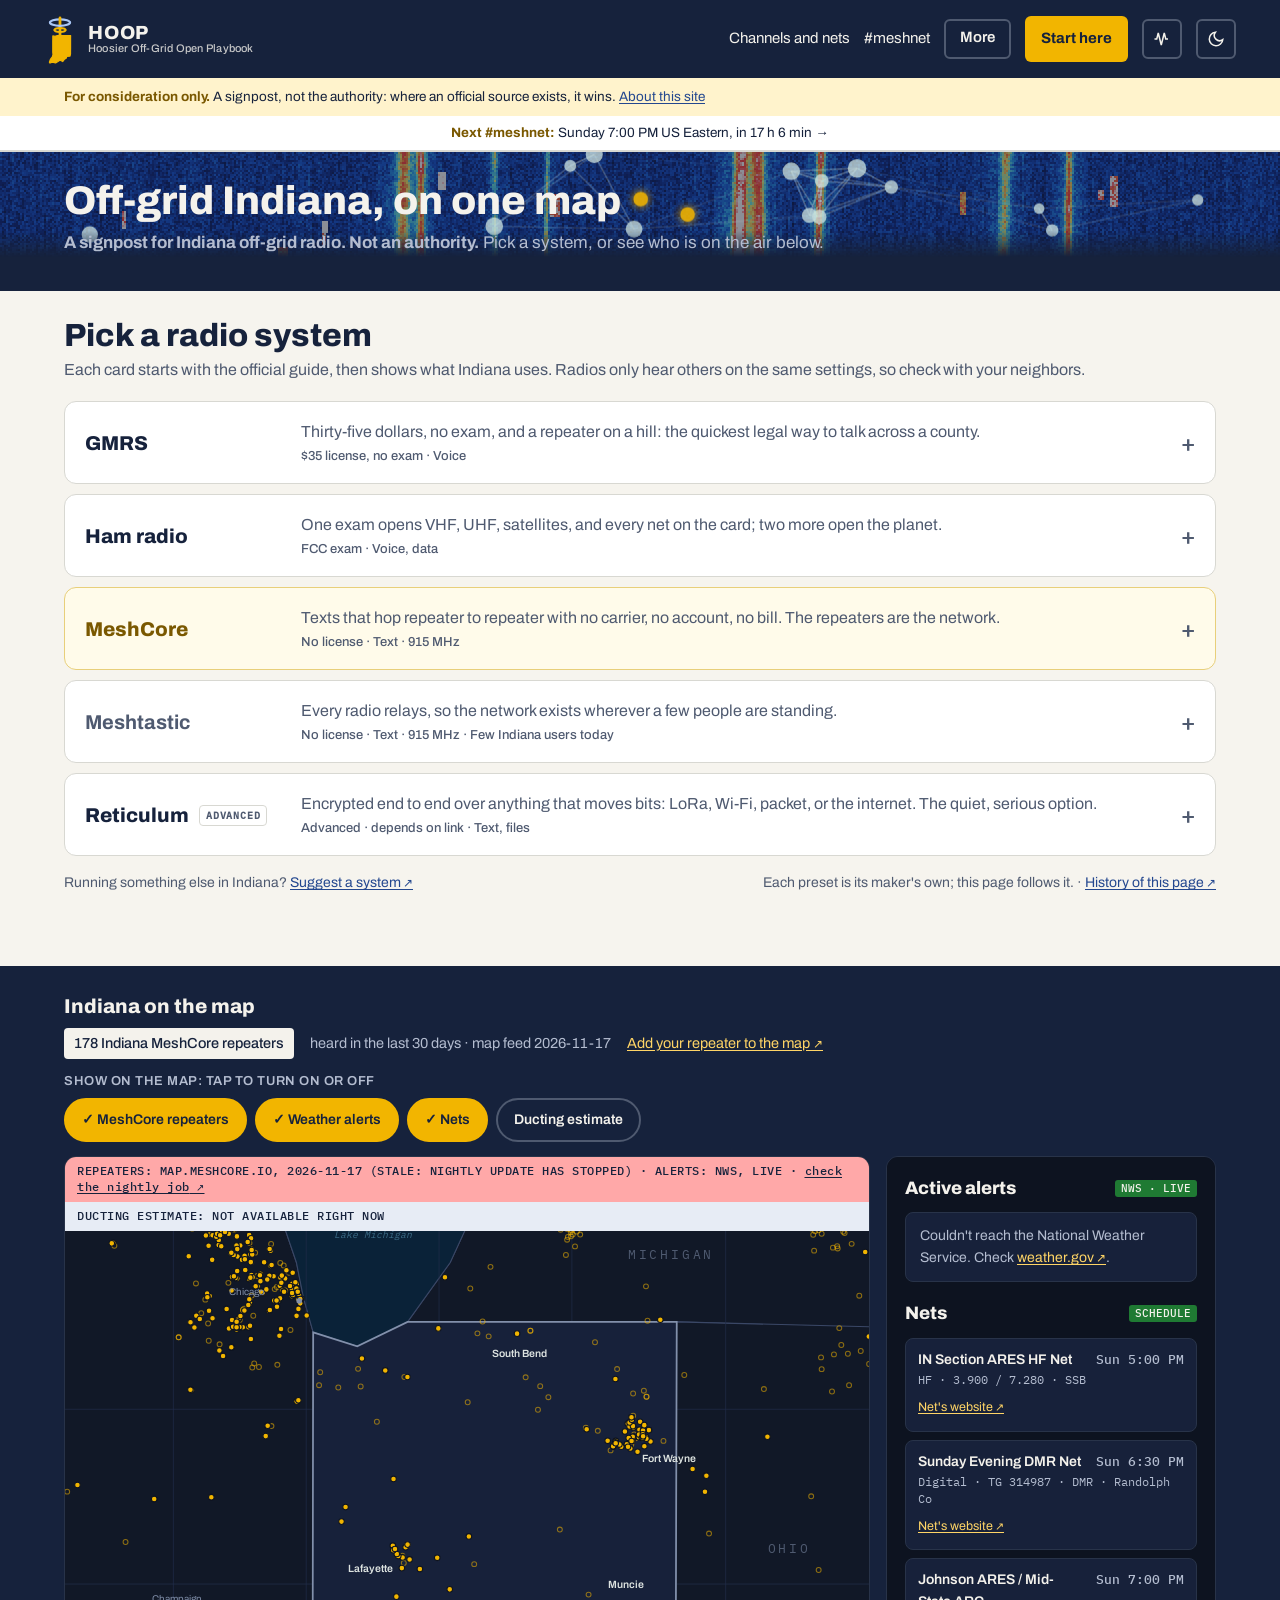
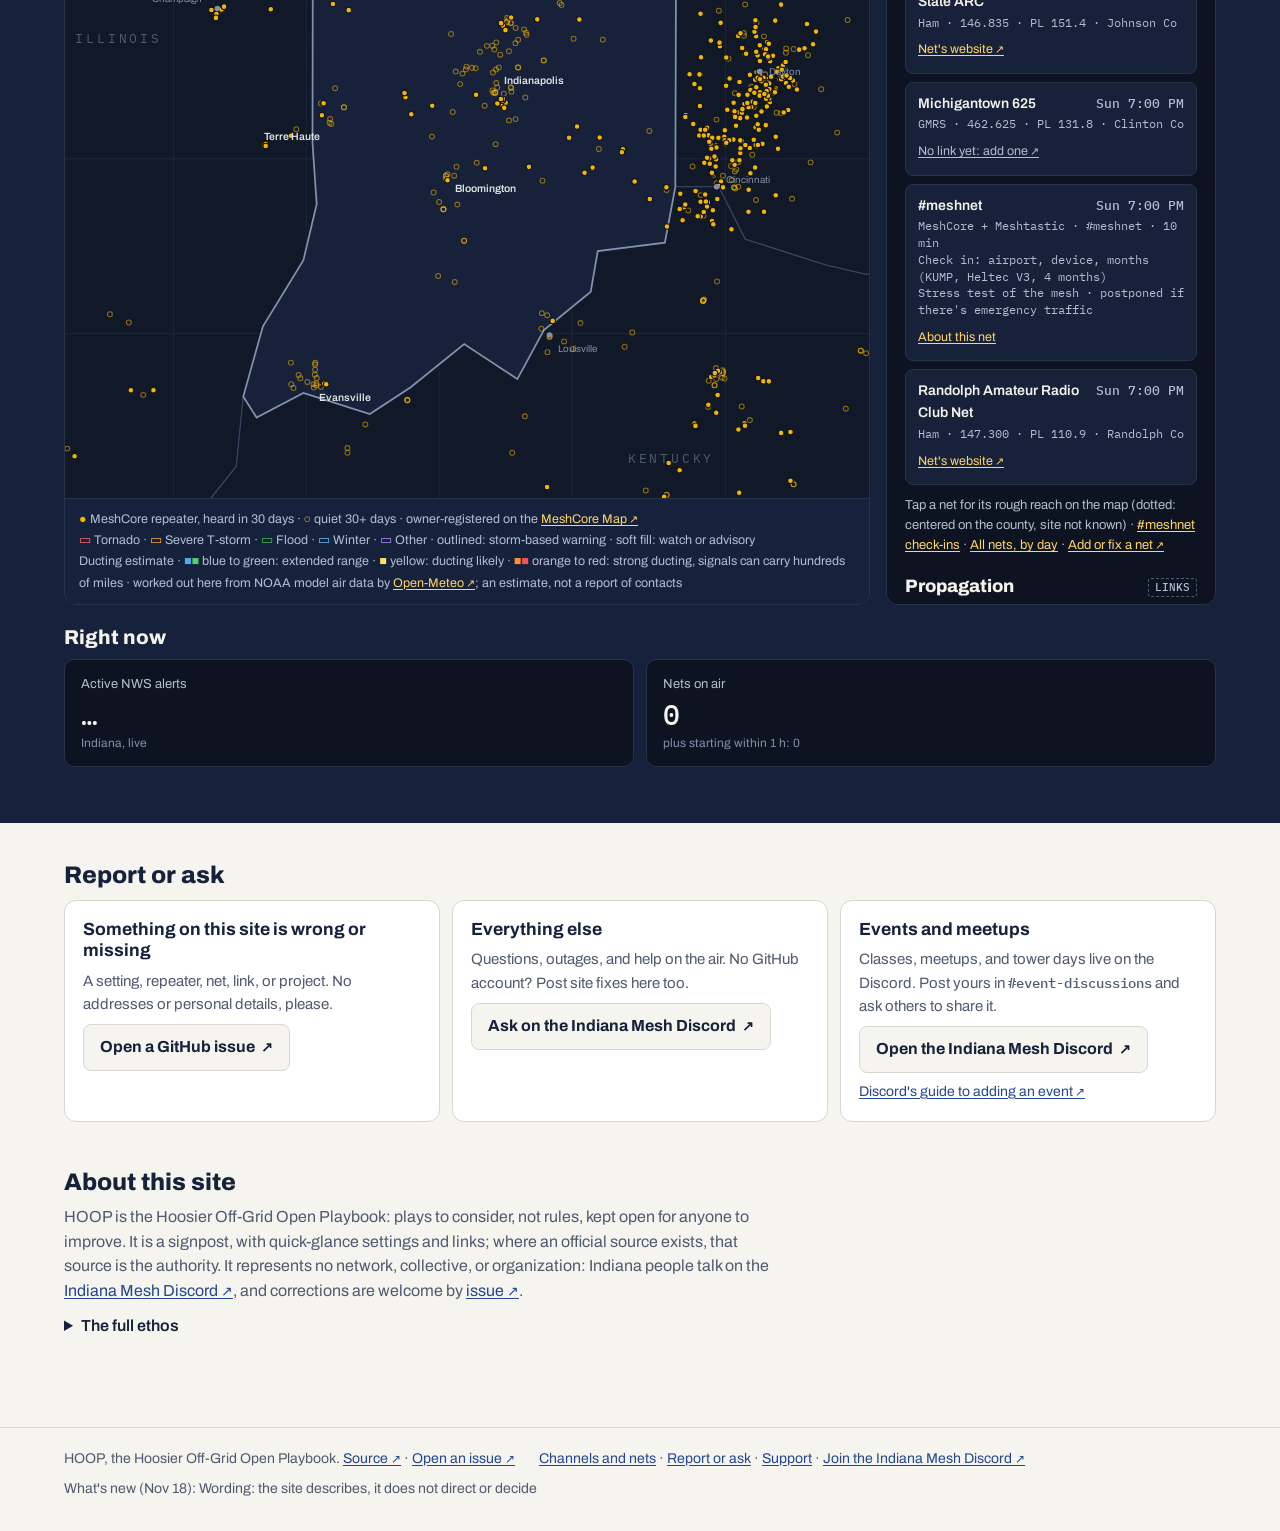
==== commit d733df40: "Map: the Waev link sits with the other outside tools Co-Authored-By: Claude Fable 5.2 <noreply@anthr" ====
--- a/index.html
+++ b/index.html
@@ -451,7 +451,7 @@
 <section id="map" class="band" aria-label="Statewide map">
   <div class="wrap">
     <h2 class="rowh maph">Indiana on the map</h2>
-    <div class="onair"><b class="pill" id="pillCount">Indiana MeshCore repeaters</b><span id="pillSub">heard in the last 30 days</span><a href="https://docs.meshcore.io/faq/#512-q-how-do-i-add-a-node-to-the-meshcore-map" target="_blank" rel="noopener">Add your repeater to the map</a><a href="https://waev.app/#/live-map/@39.85,-86.30,7.00z" target="_blank" rel="noopener">Live traffic on Waev</a></div>
+    <div class="onair"><b class="pill" id="pillCount">Indiana MeshCore repeaters</b><span id="pillSub">heard in the last 30 days</span><a href="https://docs.meshcore.io/faq/#512-q-how-do-i-add-a-node-to-the-meshcore-map" target="_blank" rel="noopener">Add your repeater to the map</a></div>
     <div class="layerbar" id="layerFold"><span class="lb" id="layerLb">Show on the map: tap to turn on or off</span>
     <div class="layers" role="group" aria-labelledby="layerLb">
       <button type="button" class="layer" data-layer="meshcore" aria-pressed="true">✓ MeshCore repeaters</button>
@@ -525,6 +525,7 @@
         <div class="prop">
           <div class="r"><span>Now</span><span><a href="https://vhf.dxview.org/map?center=39.8,-86.2,6" target="_blank" rel="noopener">VHF propagation map</a></span></div>
           <div class="r"><span>Forecast</span><span><a href="https://www.dxinfocentre.com/tropo.html" target="_blank" rel="noopener">Hepburn tropo maps</a></span></div>
+          <div class="r"><span>Mesh</span><span><a href="https://waev.app/#/live-map/@39.85,-86.30,7.00z" target="_blank" rel="noopener">Live traffic on Waev</a></span></div>
           <div class="n">Both open on their own sites. "Now" is measured on the 2 m ham band, so treat it as a hint for 915 MHz and GMRS.</div>
         </div>
         <div class="foot"><span id="alertsTime">Checking the National Weather Service…</span><br>The list is Indiana's active NWS alerts; the map also shows neighboring states. Always follow official warnings.</div>
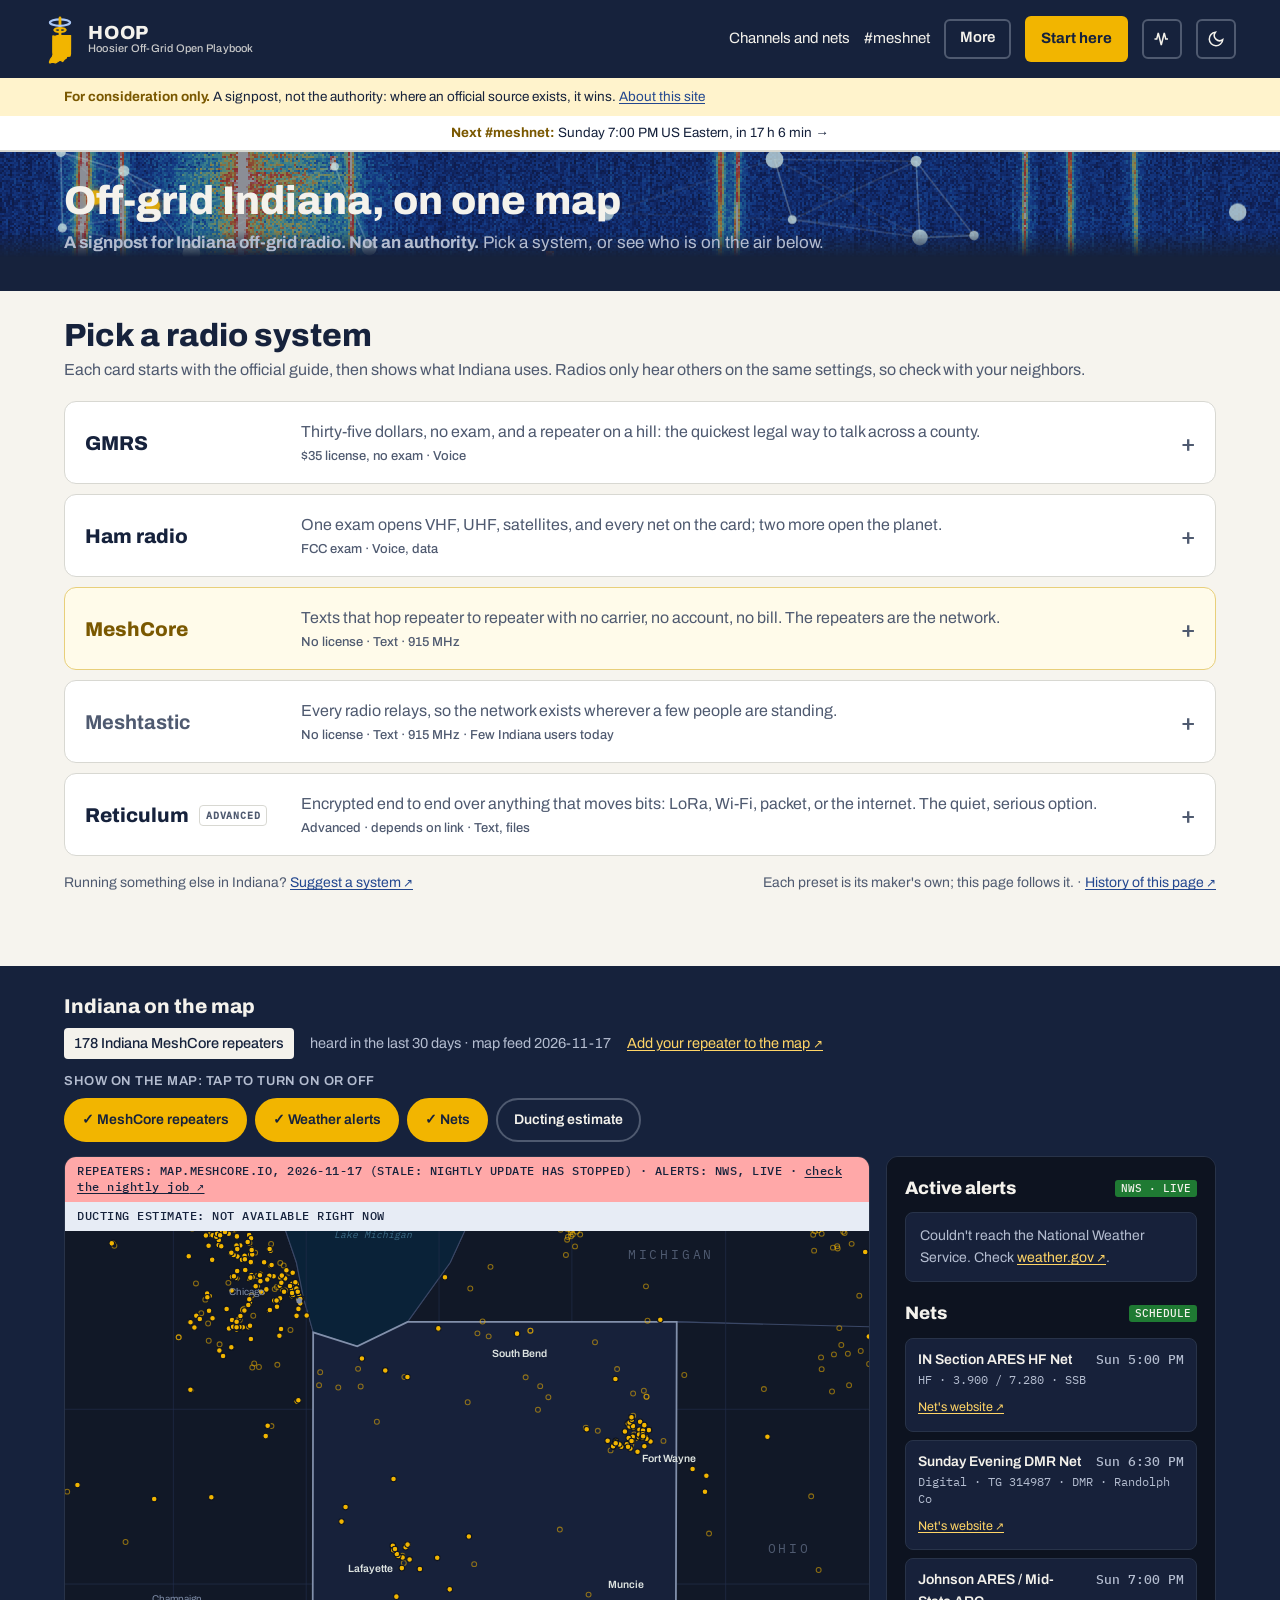
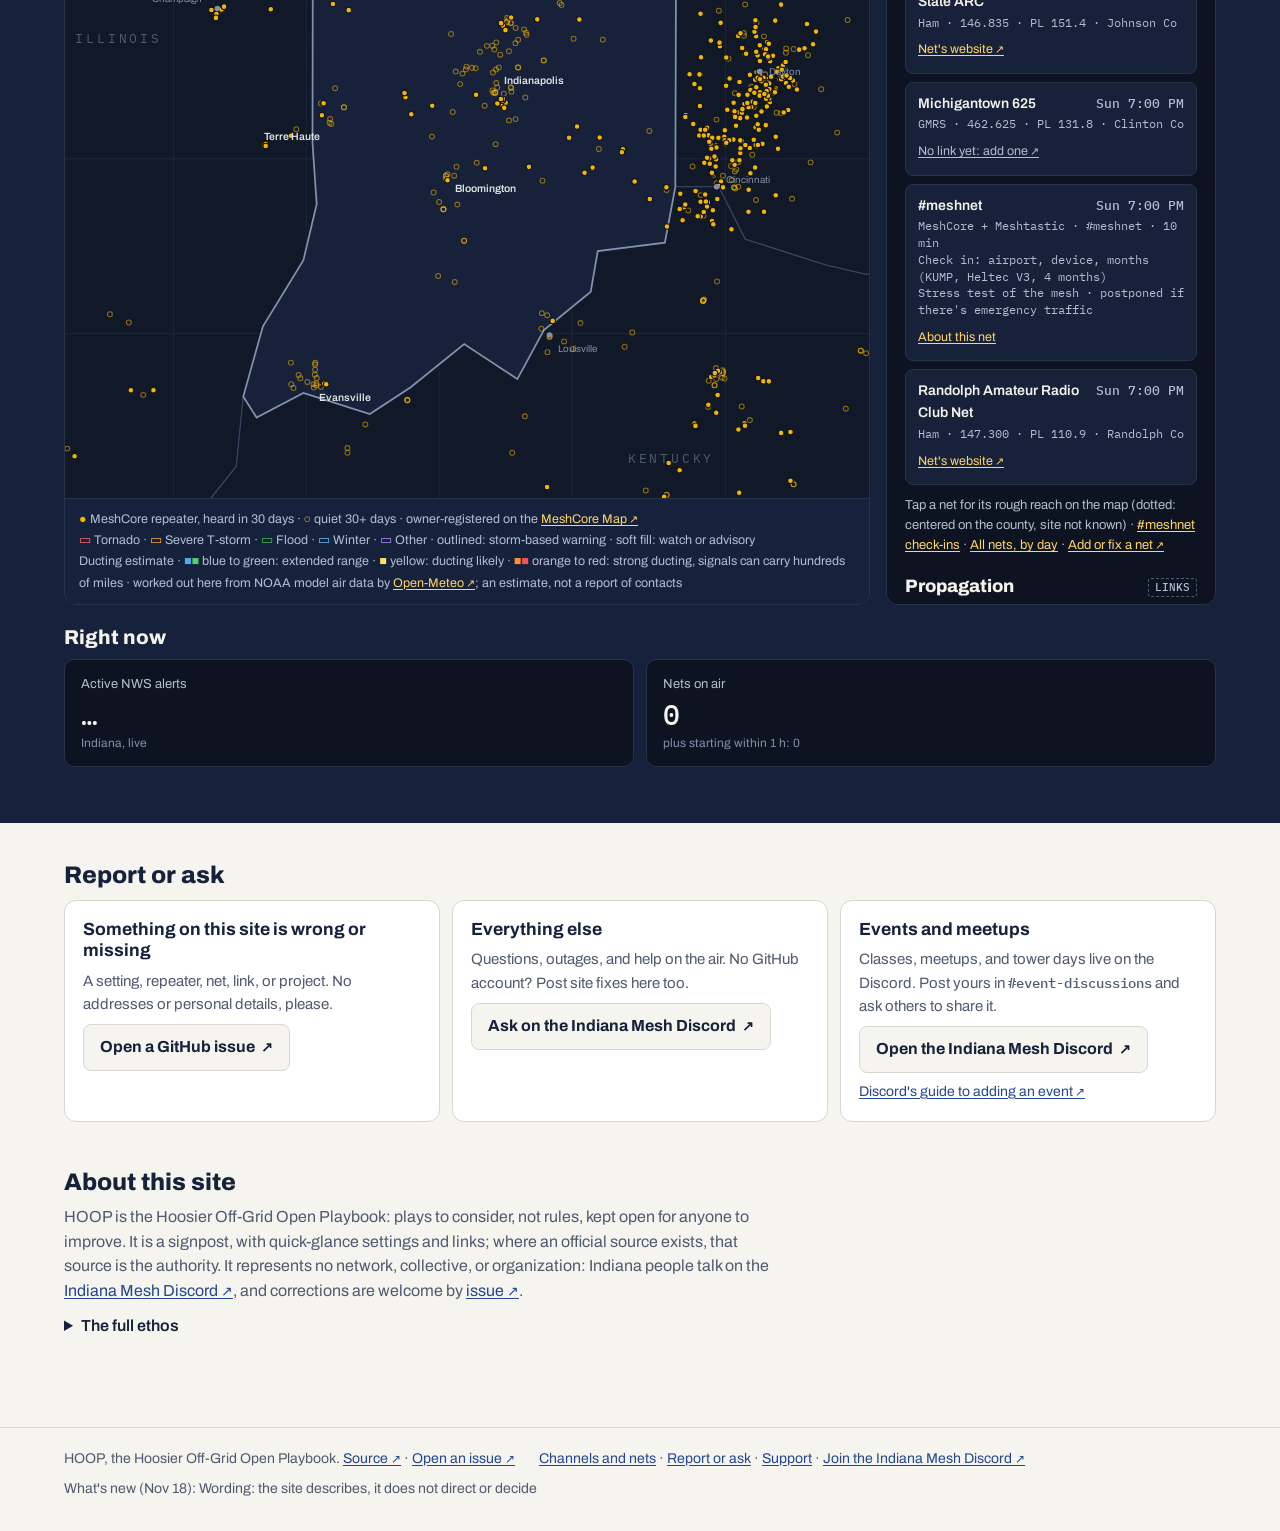
==== commit 99b2be4b: "Home: trim the propagation note to stay inside the word budget Co-Authored-By: Claude Fable 5.2 <nor" ====
--- a/index.html
+++ b/index.html
@@ -526,7 +526,7 @@
           <div class="r"><span>Now</span><span><a href="https://vhf.dxview.org/map?center=39.8,-86.2,6" target="_blank" rel="noopener">VHF propagation map</a></span></div>
           <div class="r"><span>Forecast</span><span><a href="https://www.dxinfocentre.com/tropo.html" target="_blank" rel="noopener">Hepburn tropo maps</a></span></div>
           <div class="r"><span>Mesh</span><span><a href="https://waev.app/#/live-map/@39.85,-86.30,7.00z" target="_blank" rel="noopener">Live traffic on Waev</a></span></div>
-          <div class="n">Both open on their own sites. "Now" is measured on the 2 m ham band, so treat it as a hint for 915 MHz and GMRS.</div>
+          <div class="n">These open on their own sites. "Now" is measured on the 2 m ham band: a hint for 915 MHz and GMRS.</div>
         </div>
         <div class="foot"><span id="alertsTime">Checking the National Weather Service…</span><br>The list is Indiana's active NWS alerts; the map also shows neighboring states. Always follow official warnings.</div>
       </aside>
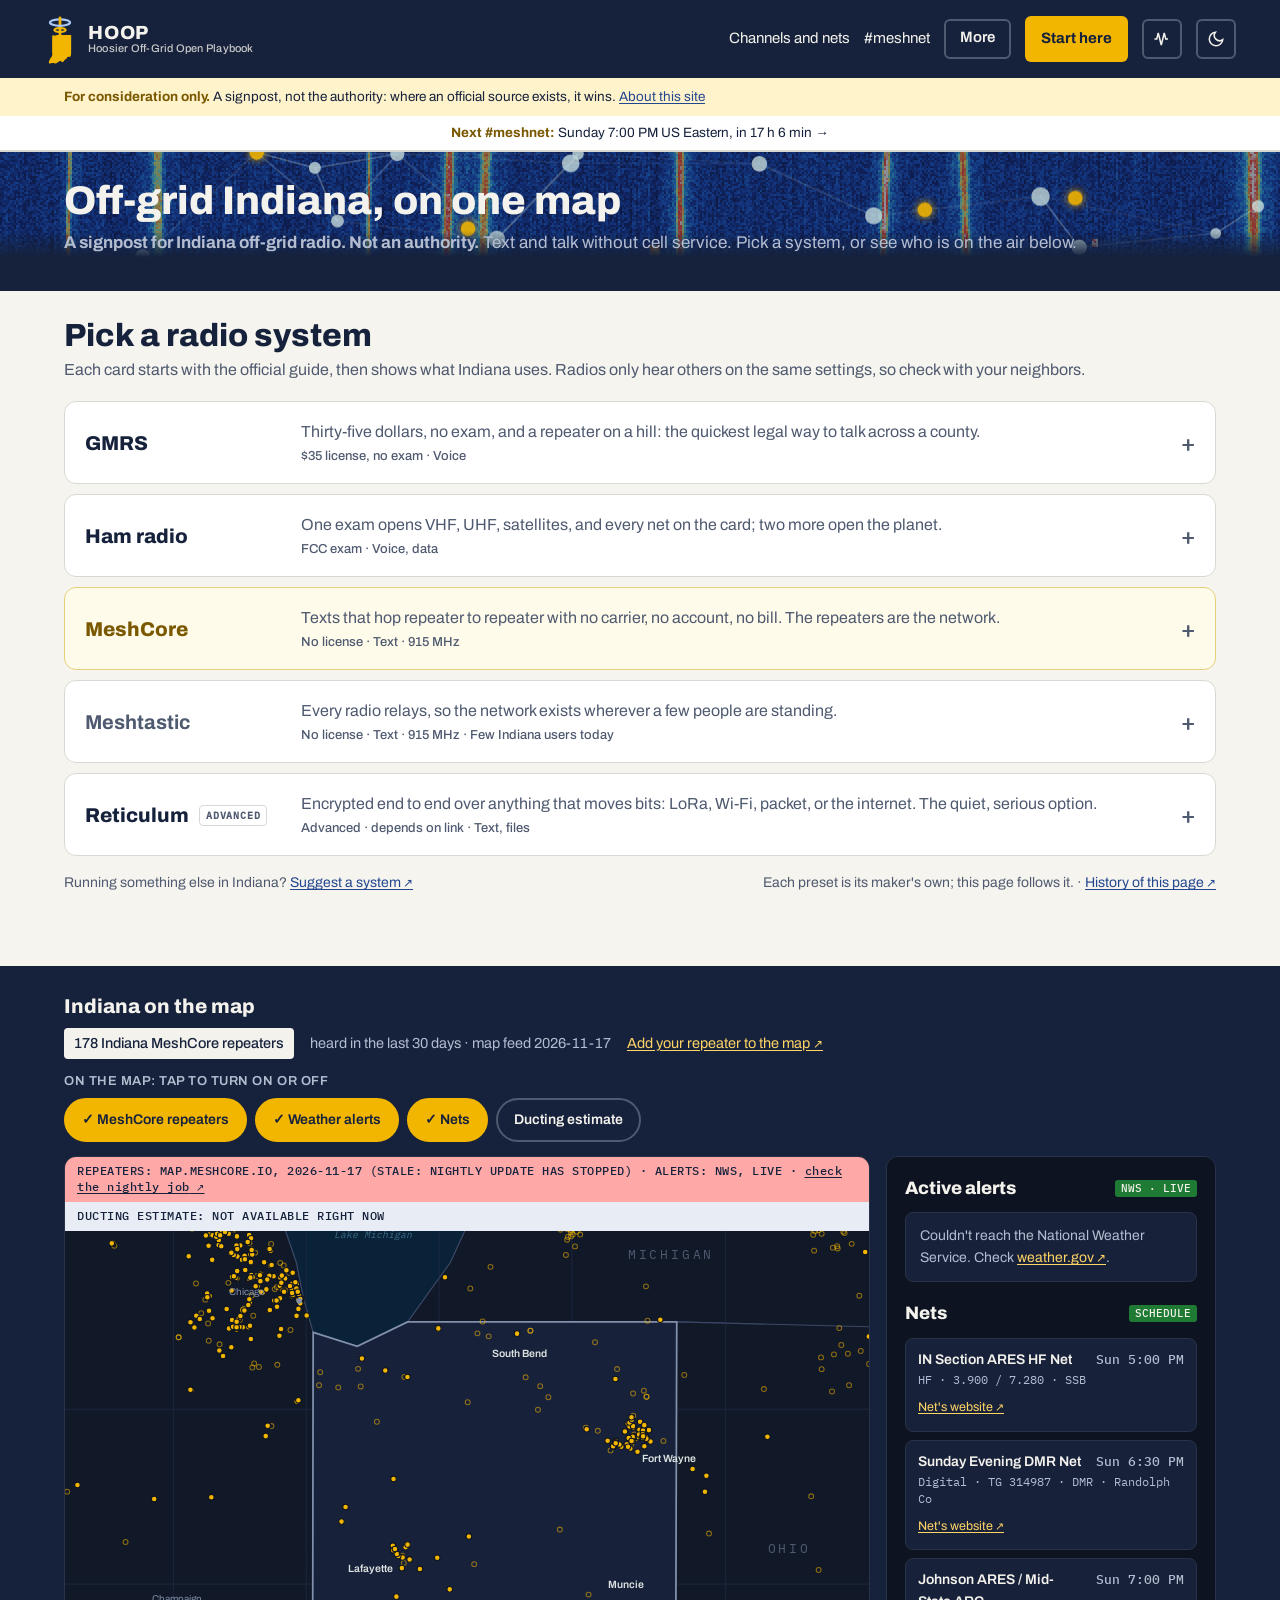
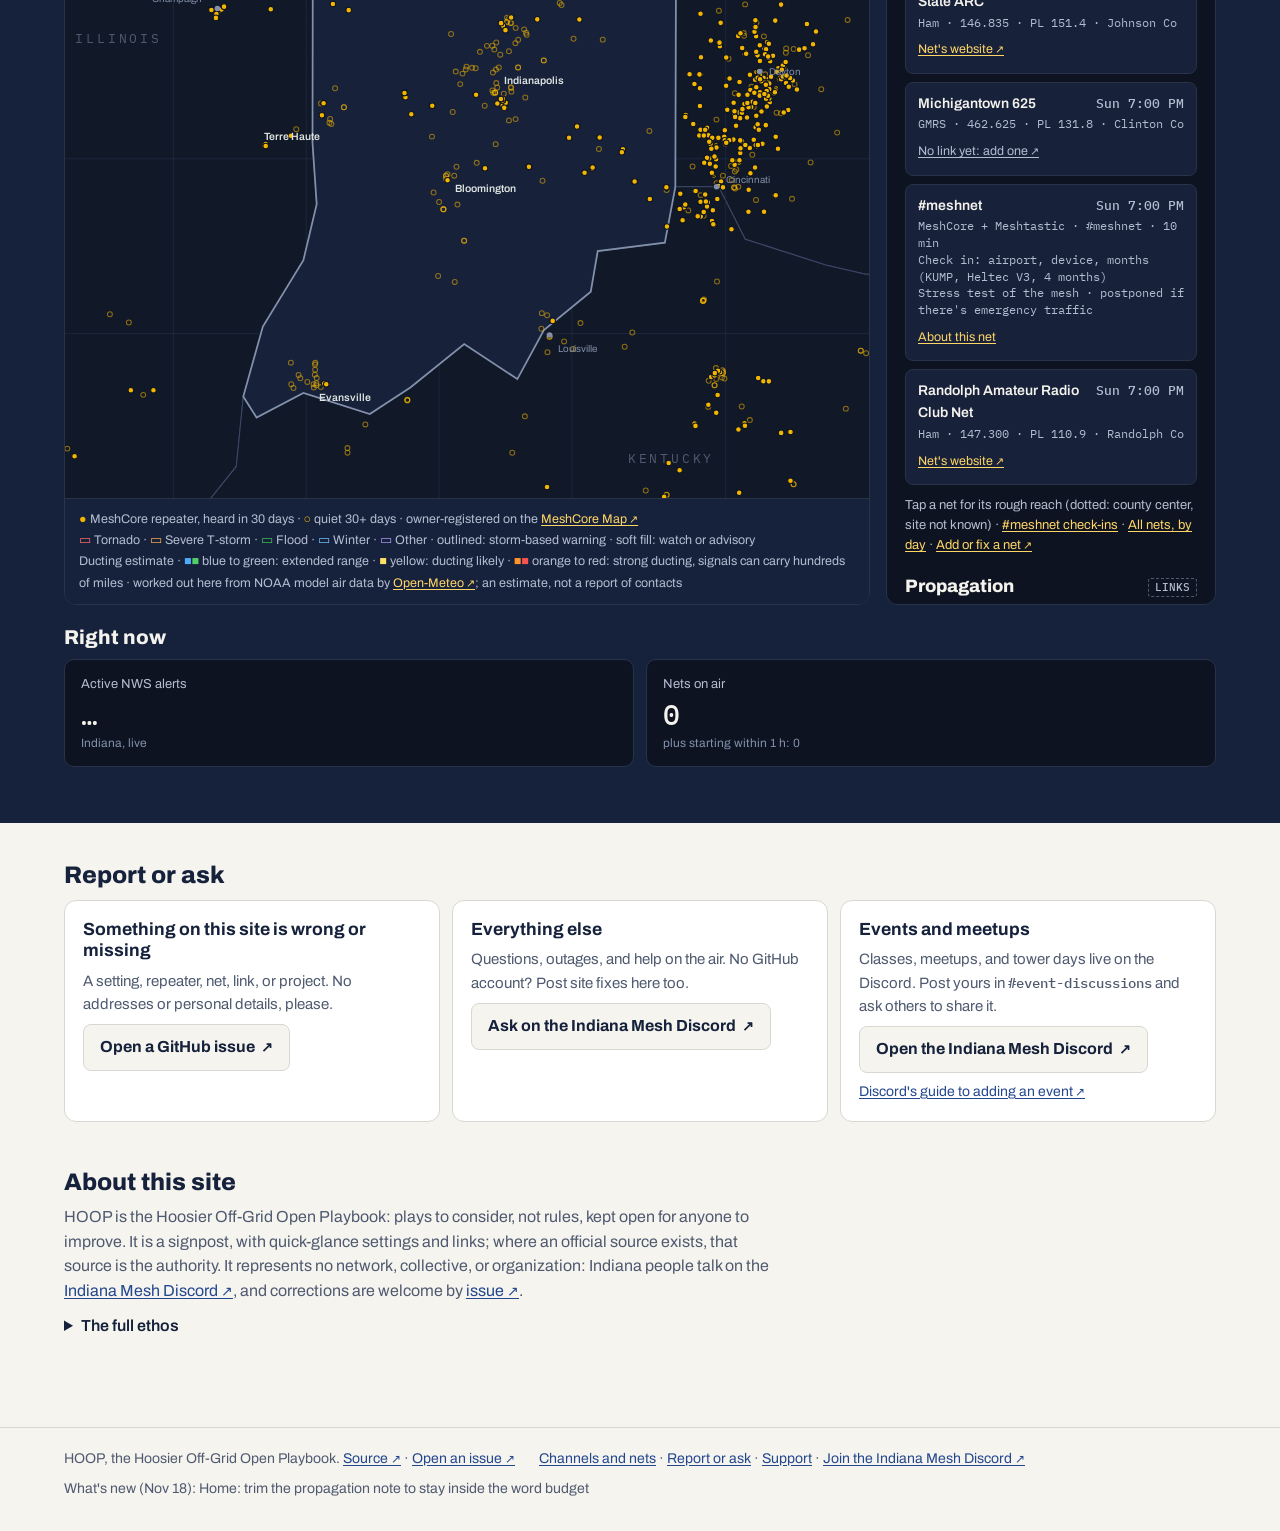
==== commit 6df2daba: "Home: the plain line is back under the headline Co-Authored-By: Claude Fable 5.2 <noreply@anthropic." ====
--- a/index.html
+++ b/index.html
@@ -376,7 +376,7 @@
     <div class="band-top">
       <div id="hero">
         <h1>Off-grid Indiana, on one map</h1>
-        <p class="sub"><strong>A signpost for Indiana off-grid radio. Not an authority.</strong> Pick a system, or see who is on the air below.</p>
+        <p class="sub"><strong>A signpost for Indiana off-grid radio. Not an authority.</strong> Text and talk without cell service. Pick a system, or see who is on the air below.</p>
       </div>
     </div>
     </div>
@@ -452,7 +452,7 @@
   <div class="wrap">
     <h2 class="rowh maph">Indiana on the map</h2>
     <div class="onair"><b class="pill" id="pillCount">Indiana MeshCore repeaters</b><span id="pillSub">heard in the last 30 days</span><a href="https://docs.meshcore.io/faq/#512-q-how-do-i-add-a-node-to-the-meshcore-map" target="_blank" rel="noopener">Add your repeater to the map</a></div>
-    <div class="layerbar" id="layerFold"><span class="lb" id="layerLb">Show on the map: tap to turn on or off</span>
+    <div class="layerbar" id="layerFold"><span class="lb" id="layerLb">On the map: tap to turn on or off</span>
     <div class="layers" role="group" aria-labelledby="layerLb">
       <button type="button" class="layer" data-layer="meshcore" aria-pressed="true">✓ MeshCore repeaters</button>
       <button type="button" class="layer" data-layer="weather" aria-pressed="true">✓ Weather alerts</button>
@@ -520,7 +520,7 @@
         <div id="alerts"><div class="empty">Loading National Weather Service alerts…</div></div>
         <div class="h"><b>Nets</b><span class="tag live">SCHEDULE</span></div>
         <div id="netlist" class="netlist"><div class="empty">Loading the net schedule…</div></div>
-        <div style="font-size:13px;color:var(--map-muted)">Tap a net for its rough reach on the map (dotted: centered on the county, site not known) · <a href="meshnet/">#meshnet check-ins</a> · <a href="channels/#nets">All nets, by day</a> · <a href="https://github.com/mutiny19/hoop/issues/new?template=channel-listing.yml" target="_blank" rel="noopener">Add or fix a net</a></div>
+        <div style="font-size:13px;color:var(--map-muted)">Tap a net for its rough reach (dotted: county center, site not known) · <a href="meshnet/">#meshnet check-ins</a> · <a href="channels/#nets">All nets, by day</a> · <a href="https://github.com/mutiny19/hoop/issues/new?template=channel-listing.yml" target="_blank" rel="noopener">Add or fix a net</a></div>
         <div class="h"><b>Propagation</b><span class="tag soon">LINKS</span></div>
         <div class="prop">
           <div class="r"><span>Now</span><span><a href="https://vhf.dxview.org/map?center=39.8,-86.2,6" target="_blank" rel="noopener">VHF propagation map</a></span></div>
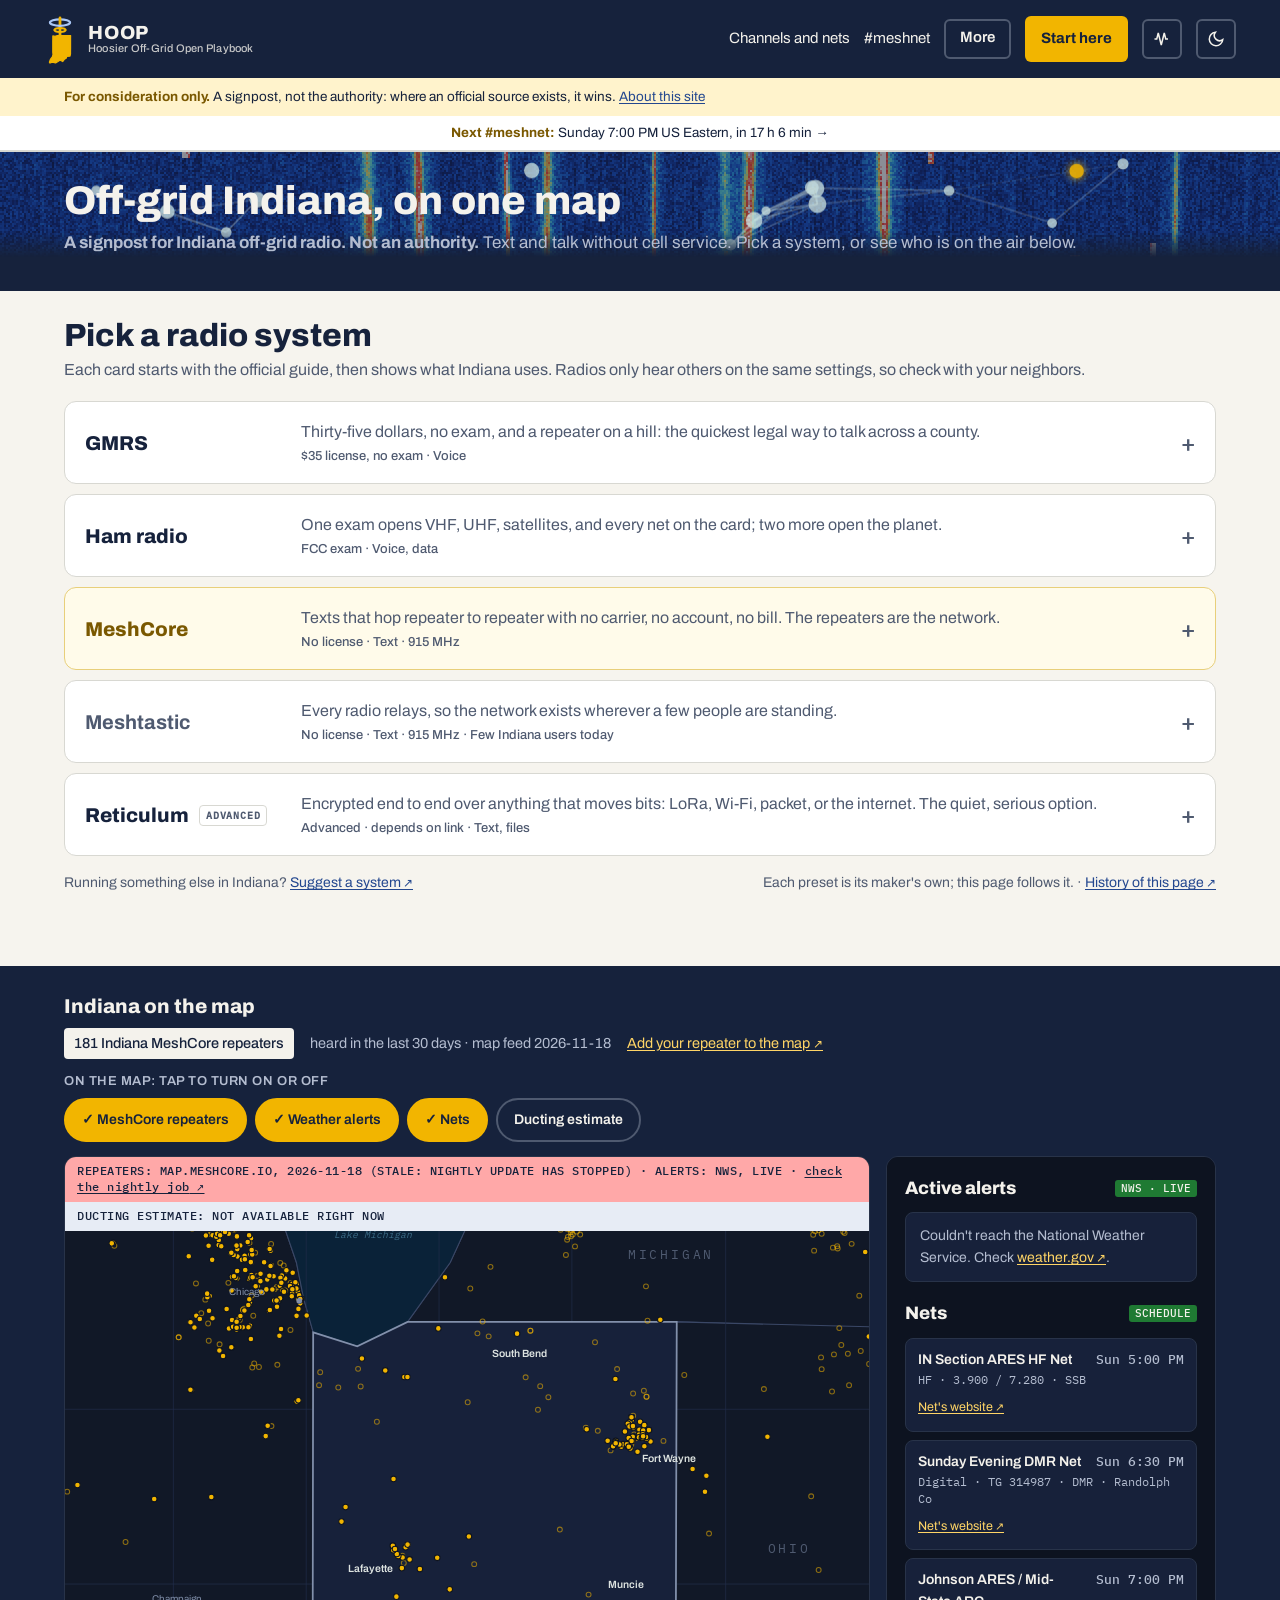
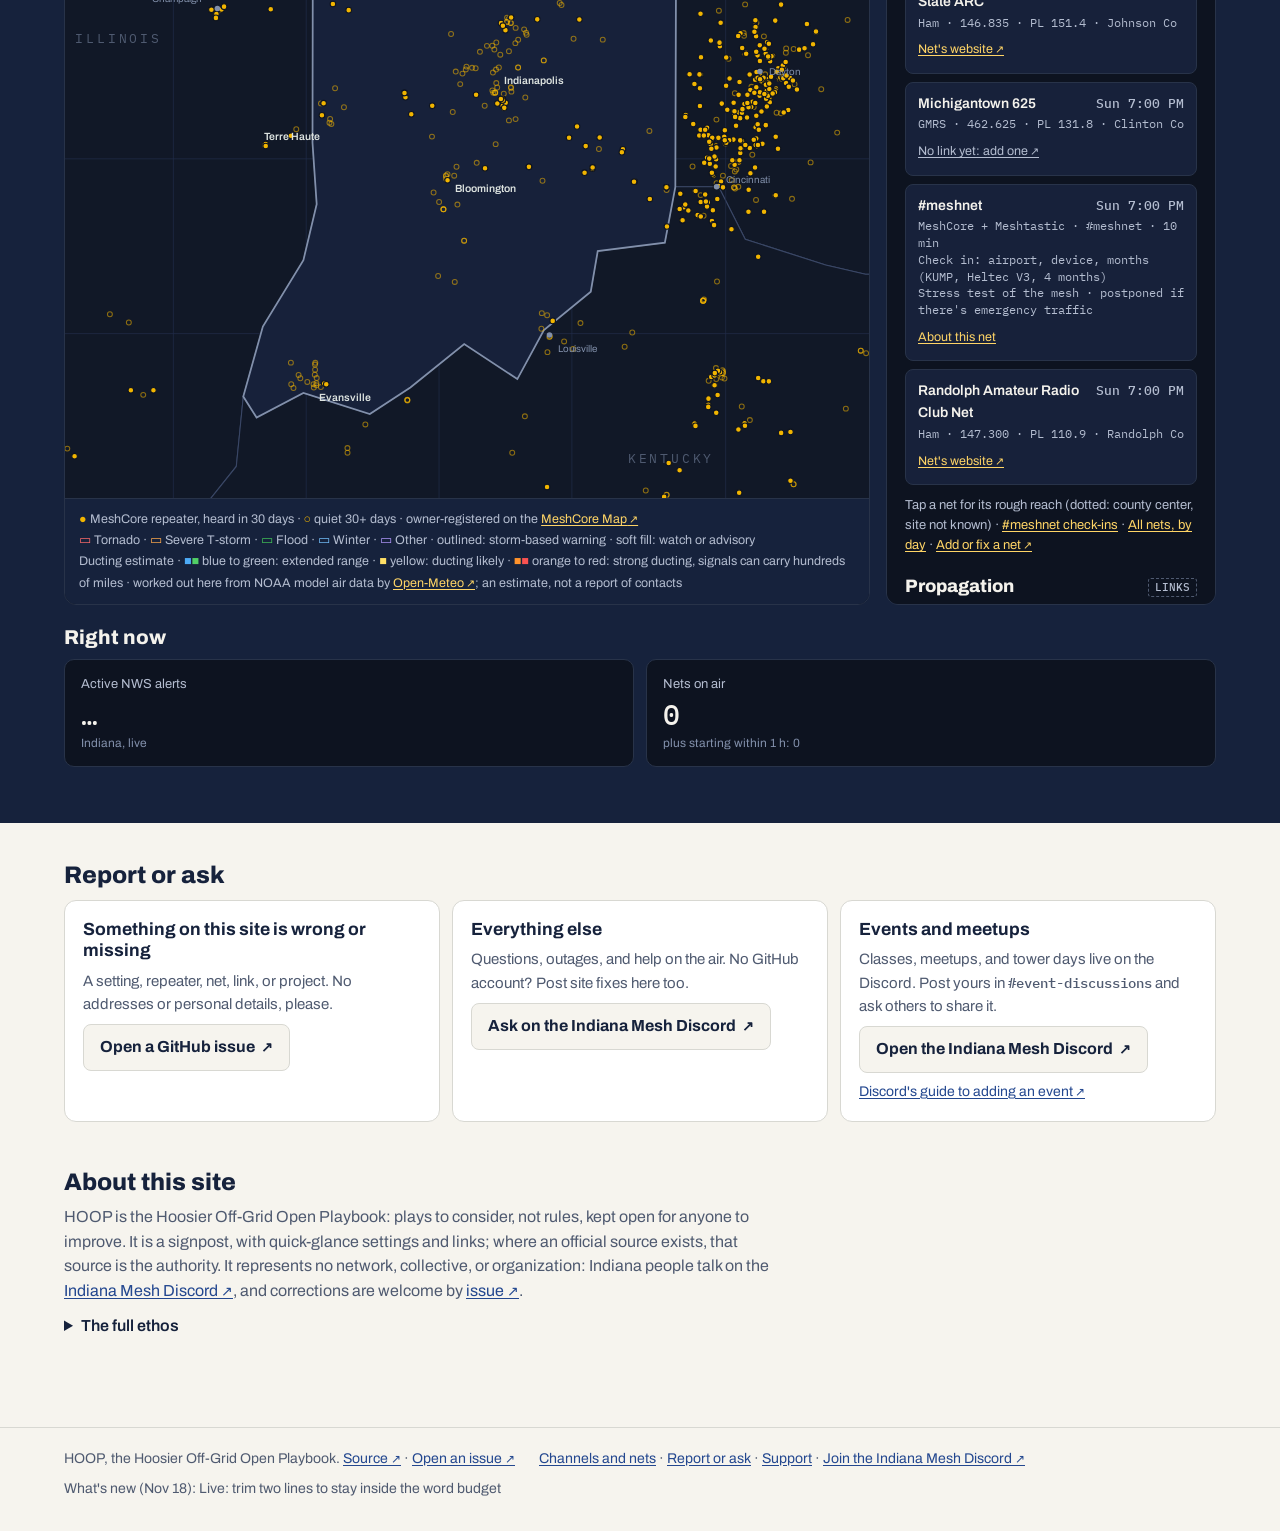
==== commit 4aa5499a: "Northeast Indiana's channel is #nei, as NEIMesh publishes it The MeshCore card listed #fwa for Fort " ====
--- a/index.html
+++ b/index.html
@@ -565,7 +565,7 @@
 
 <script>(function(){try{if(window.matchMedia("(min-width: 861px)").matches)["reportFold","layerFold"].forEach(function(i){var d=document.getElementById(i);if(d)d.open=true;});}catch(e){}})();</script>
 <script src="assets/nets.js?v=20261111w"></script>
-<script src="assets/home.js?v=20261118e"></script>
+<script src="assets/home.js?v=20261118f"></script>
 <script src="assets/chirps.js?v=20261111t"></script>
 <script src="assets/site.js?v=20261112c"></script>
 </body>
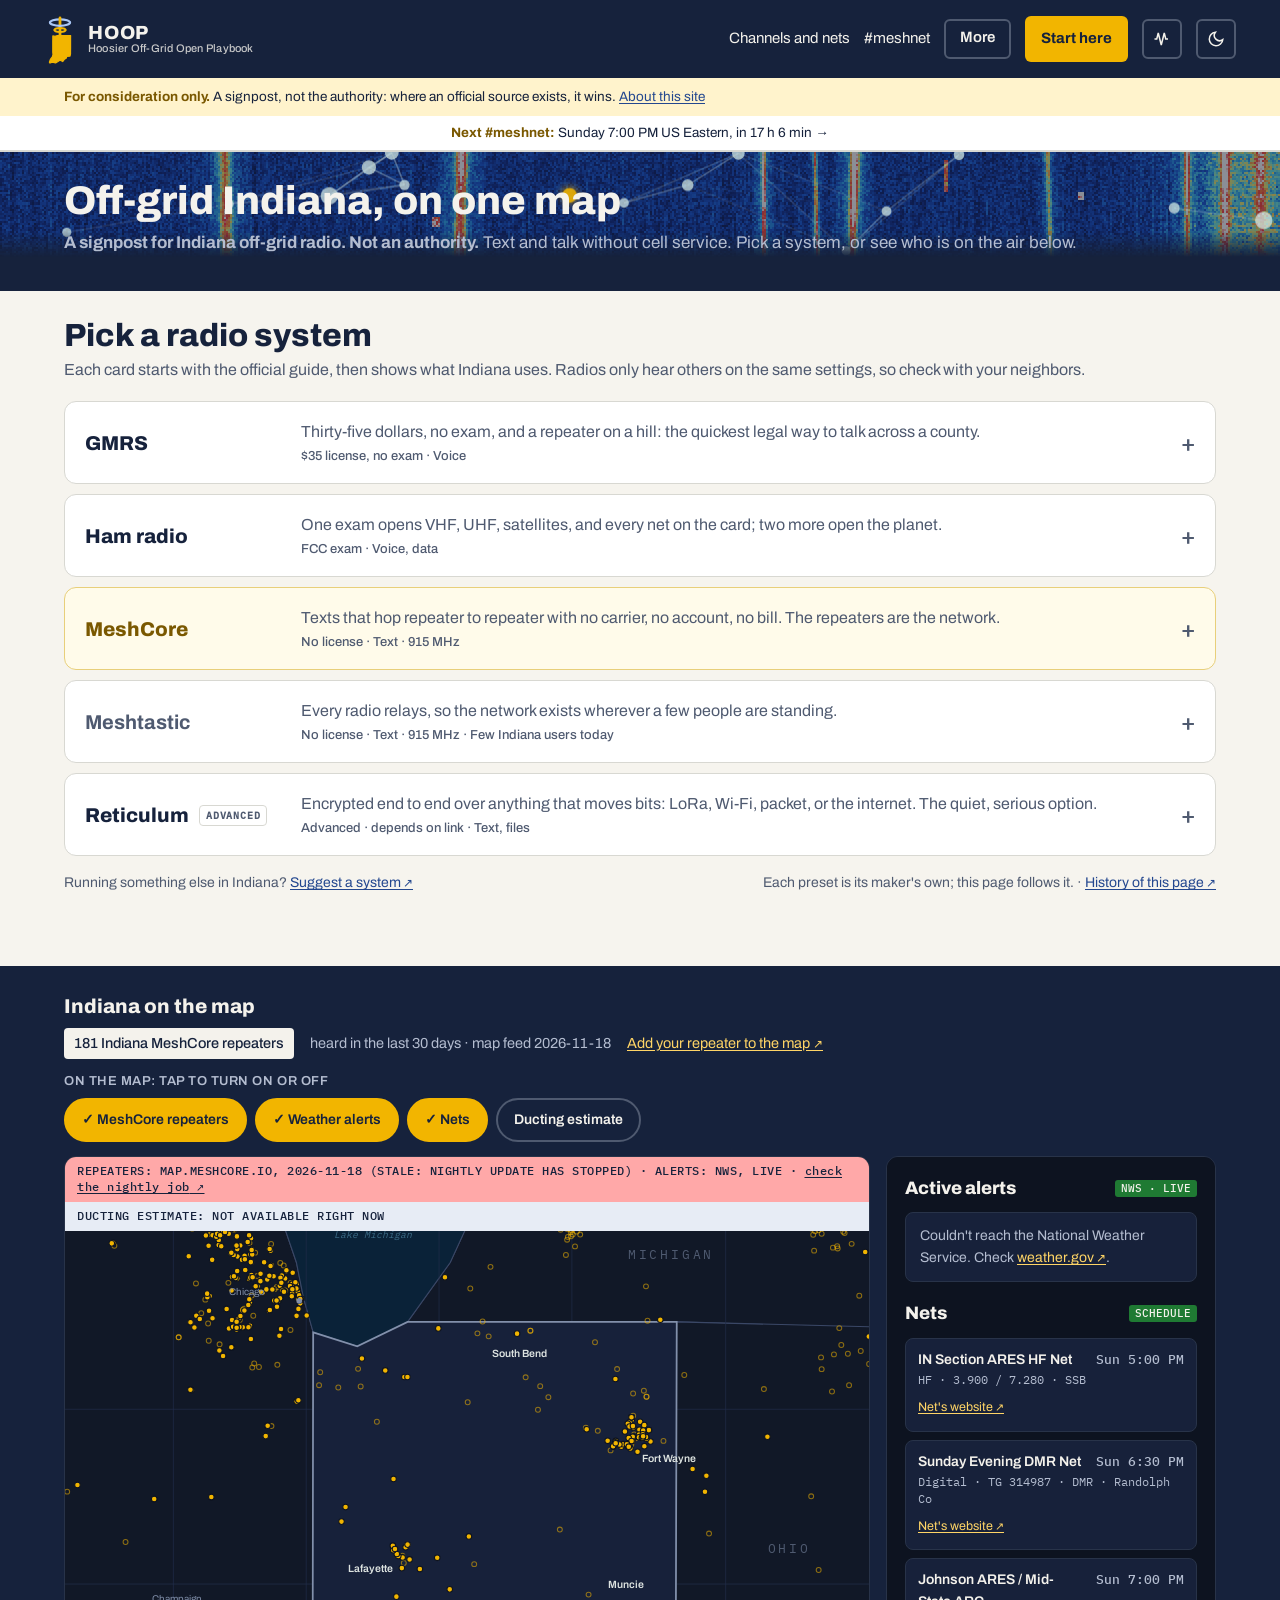
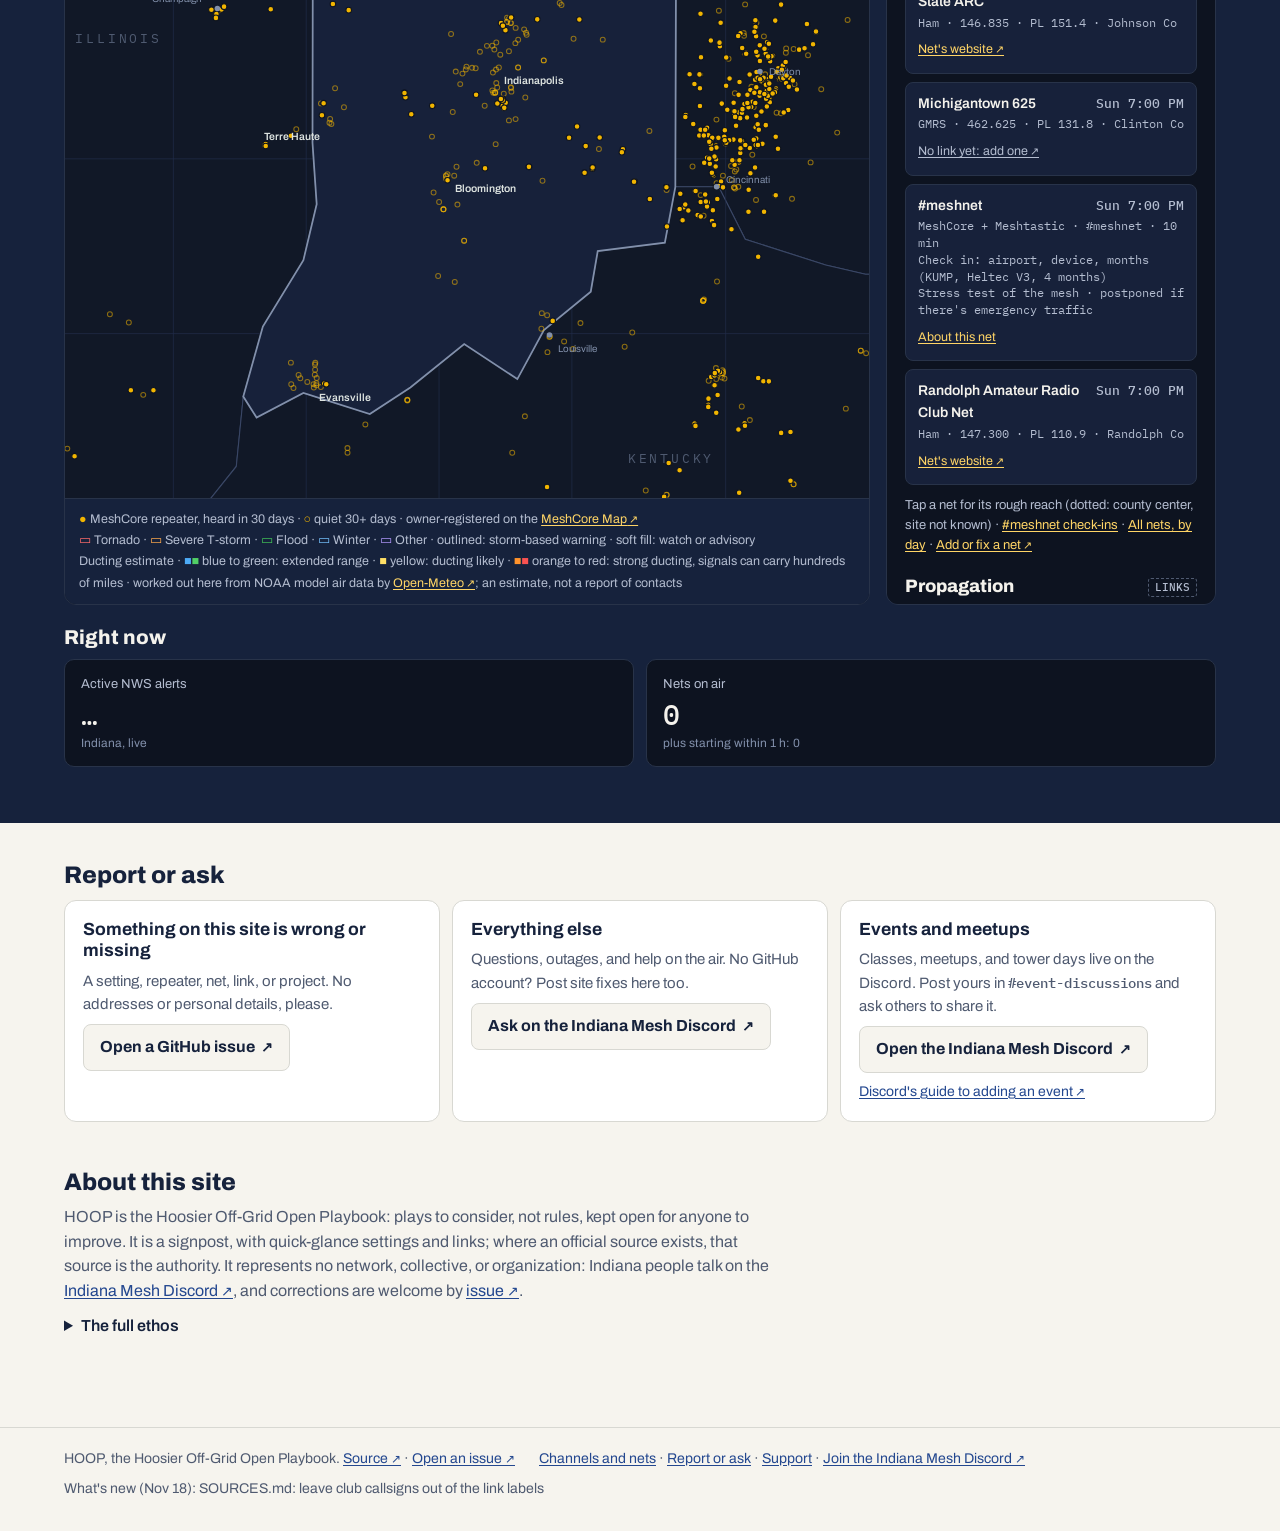
==== commit cdcfce32: "#meshnet invites in the site's colors; area channels marked unconfirmed The two invite images keep t" ====
--- a/index.html
+++ b/index.html
@@ -565,7 +565,7 @@
 
 <script>(function(){try{if(window.matchMedia("(min-width: 861px)").matches)["reportFold","layerFold"].forEach(function(i){var d=document.getElementById(i);if(d)d.open=true;});}catch(e){}})();</script>
 <script src="assets/nets.js?v=20261111w"></script>
-<script src="assets/home.js?v=20261118f"></script>
+<script src="assets/home.js?v=20261118g"></script>
 <script src="assets/chirps.js?v=20261111t"></script>
 <script src="assets/site.js?v=20261112c"></script>
 </body>
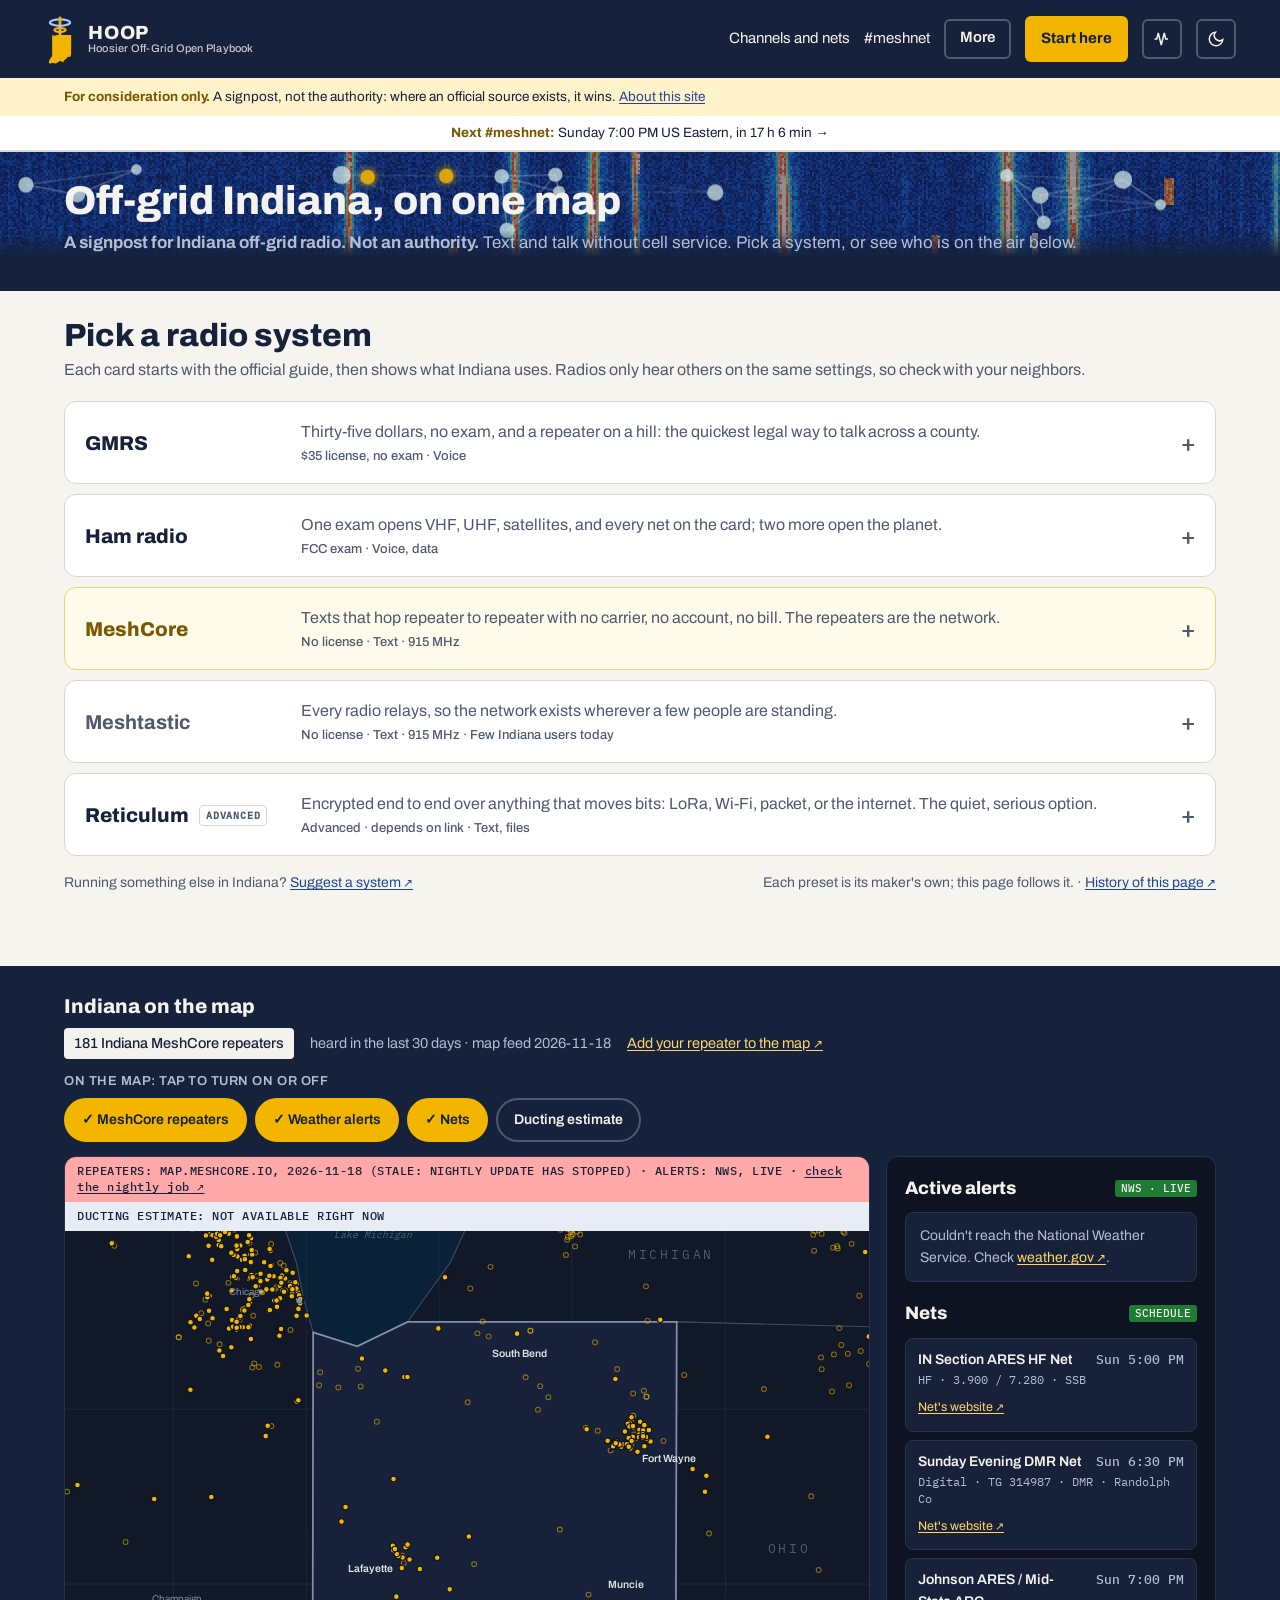
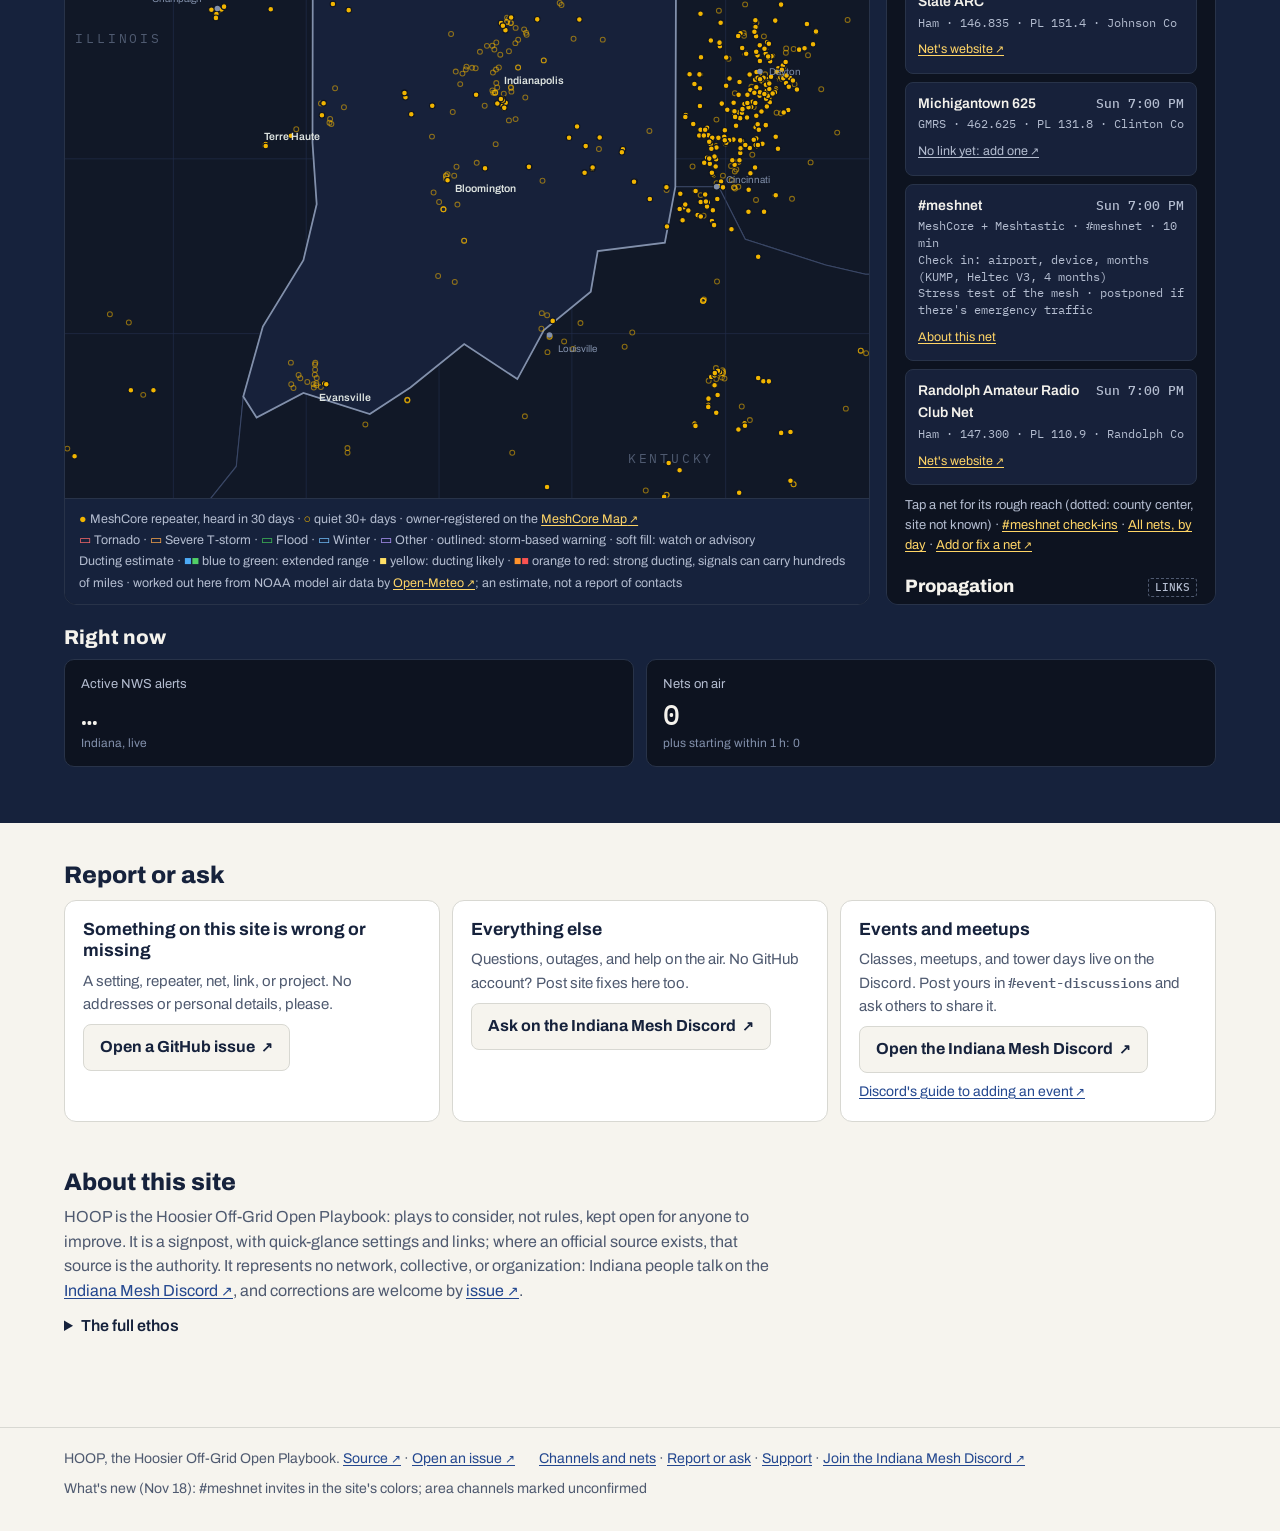
==== commit a7b251d1: "Link previews: redraw the picture with the signpost headline and give it a new address Chat apps and" ====
--- a/index.html
+++ b/index.html
@@ -12,7 +12,7 @@
 <meta property="og:title" content="HOOP · Hoosier Off-Grid Open Playbook">
 <meta property="og:description" content="Indiana off-grid comms on one map: MeshCore repeaters, live NWS alerts, radio nets, and starting settings for MeshCore, Meshtastic, GMRS, ham, and Reticulum.">
 <meta property="og:url" content="https://mutiny19.github.io/hoop/">
-<meta property="og:image" content="https://mutiny19.github.io/hoop/assets/social.png">
+<meta property="og:image" content="https://mutiny19.github.io/hoop/assets/social.png?v=2">
 <meta property="og:image:width" content="1200">
 <meta property="og:image:height" content="630">
 <meta name="twitter:card" content="summary_large_image">
@@ -24,7 +24,7 @@
 <meta property="og:image:alt" content="HOOP: Hoosier Off-Grid Open Playbook">
 <meta name="twitter:title" content="HOOP · Hoosier Off-Grid Open Playbook">
 <meta name="twitter:description" content="Indiana off-grid comms on one map: MeshCore repeaters, live NWS alerts, radio nets, and starting settings for MeshCore, Meshtastic, GMRS, ham, and Reticulum.">
-<meta name="twitter:image" content="https://mutiny19.github.io/hoop/assets/social.png">
+<meta name="twitter:image" content="https://mutiny19.github.io/hoop/assets/social.png?v=2">
 <meta name="twitter:image:alt" content="HOOP: Hoosier Off-Grid Open Playbook">
 <script type="application/ld+json">{"@context": "https://schema.org", "@graph": [{"@type": "WebSite", "@id": "https://mutiny19.github.io/hoop/#website", "url": "https://mutiny19.github.io/hoop/", "name": "HOOP", "alternateName": "Hoosier Off-Grid Open Playbook", "description": "Off-grid communications in Indiana: MeshCore, Meshtastic, GMRS, ham radio, and Reticulum. Represents no network or organization.", "inLanguage": "en-US"}, {"@type": "WebPage", "@id": "https://mutiny19.github.io/hoop/#webpage", "url": "https://mutiny19.github.io/hoop/", "name": "HOOP: Indiana Off-Grid Comms, MeshCore Map, Nets, and Settings", "isPartOf": {"@id": "https://mutiny19.github.io/hoop/#website"}, "about": {"@type": "Place", "name": "Indiana", "address": {"@type": "PostalAddress", "addressRegion": "IN", "addressCountry": "US"}}, "dateModified": "2026-10-25"}]}</script>
 <link rel="manifest" href="manifest.webmanifest">
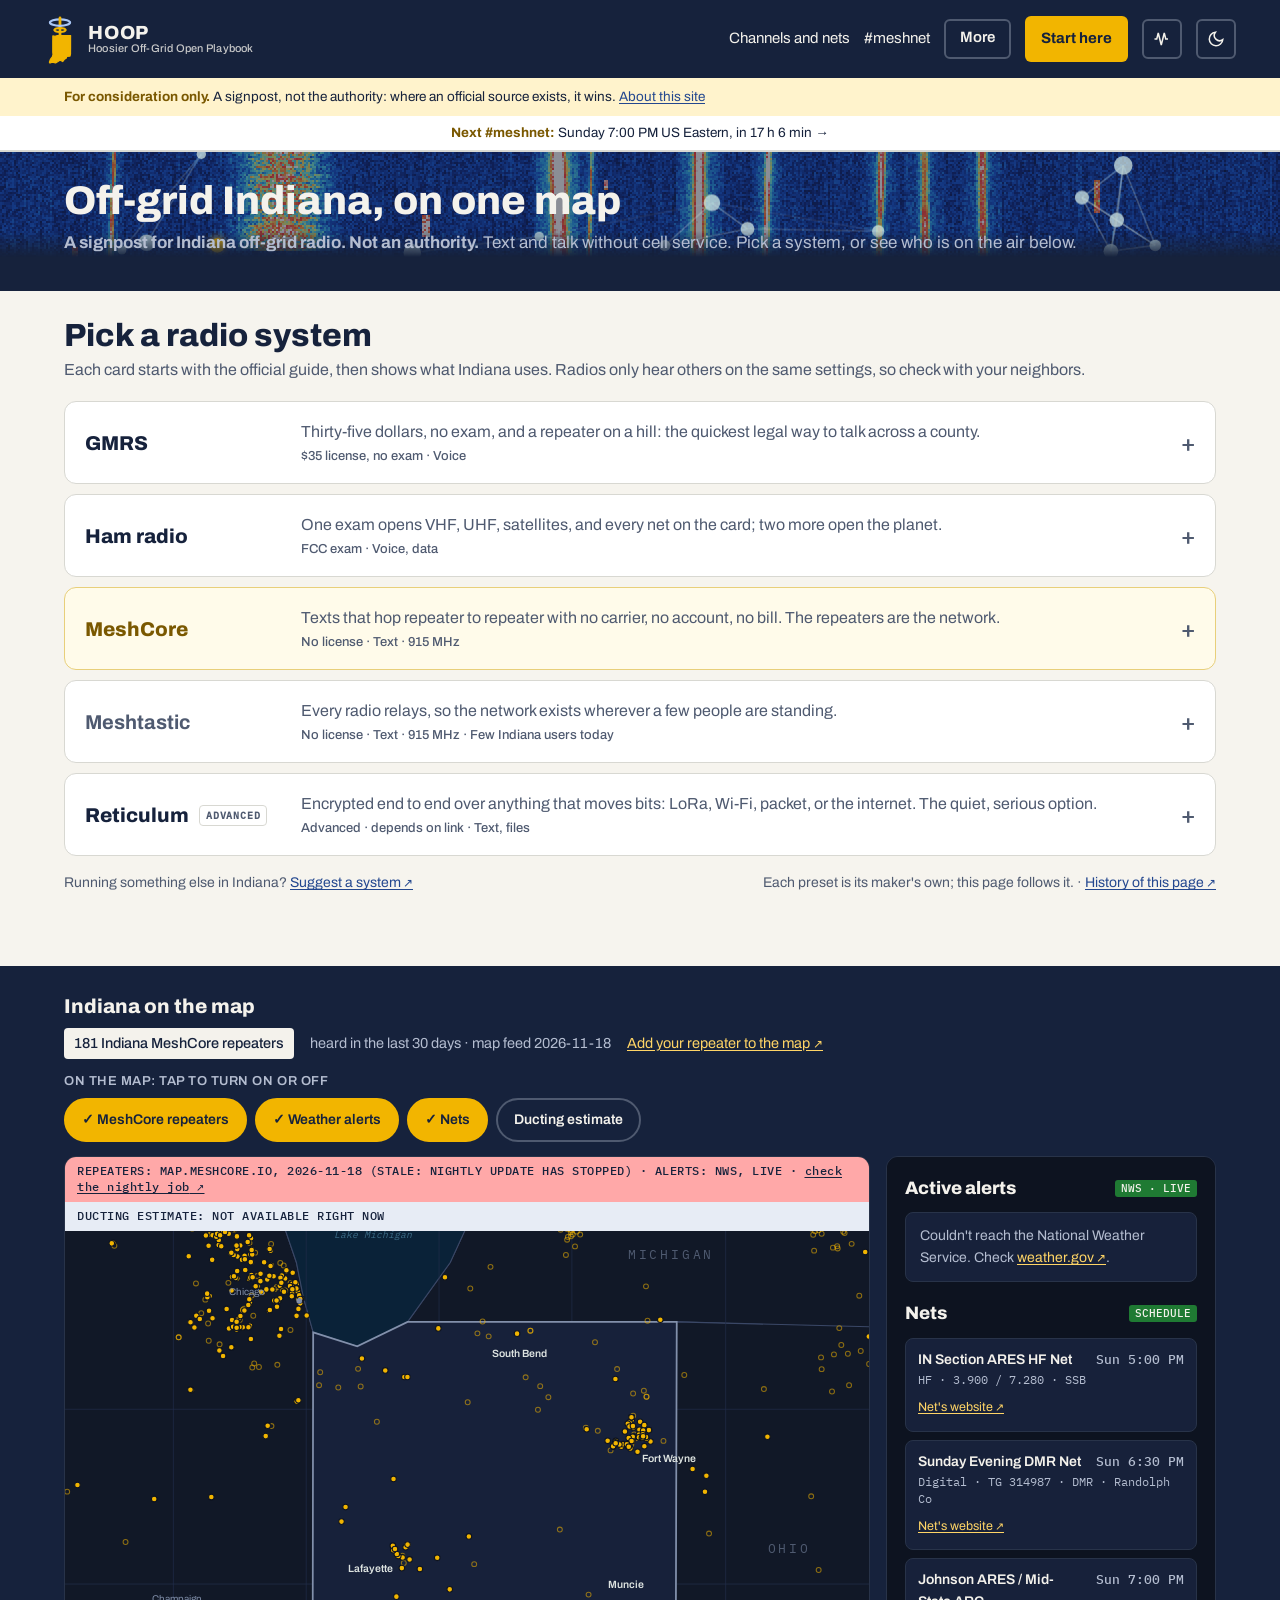
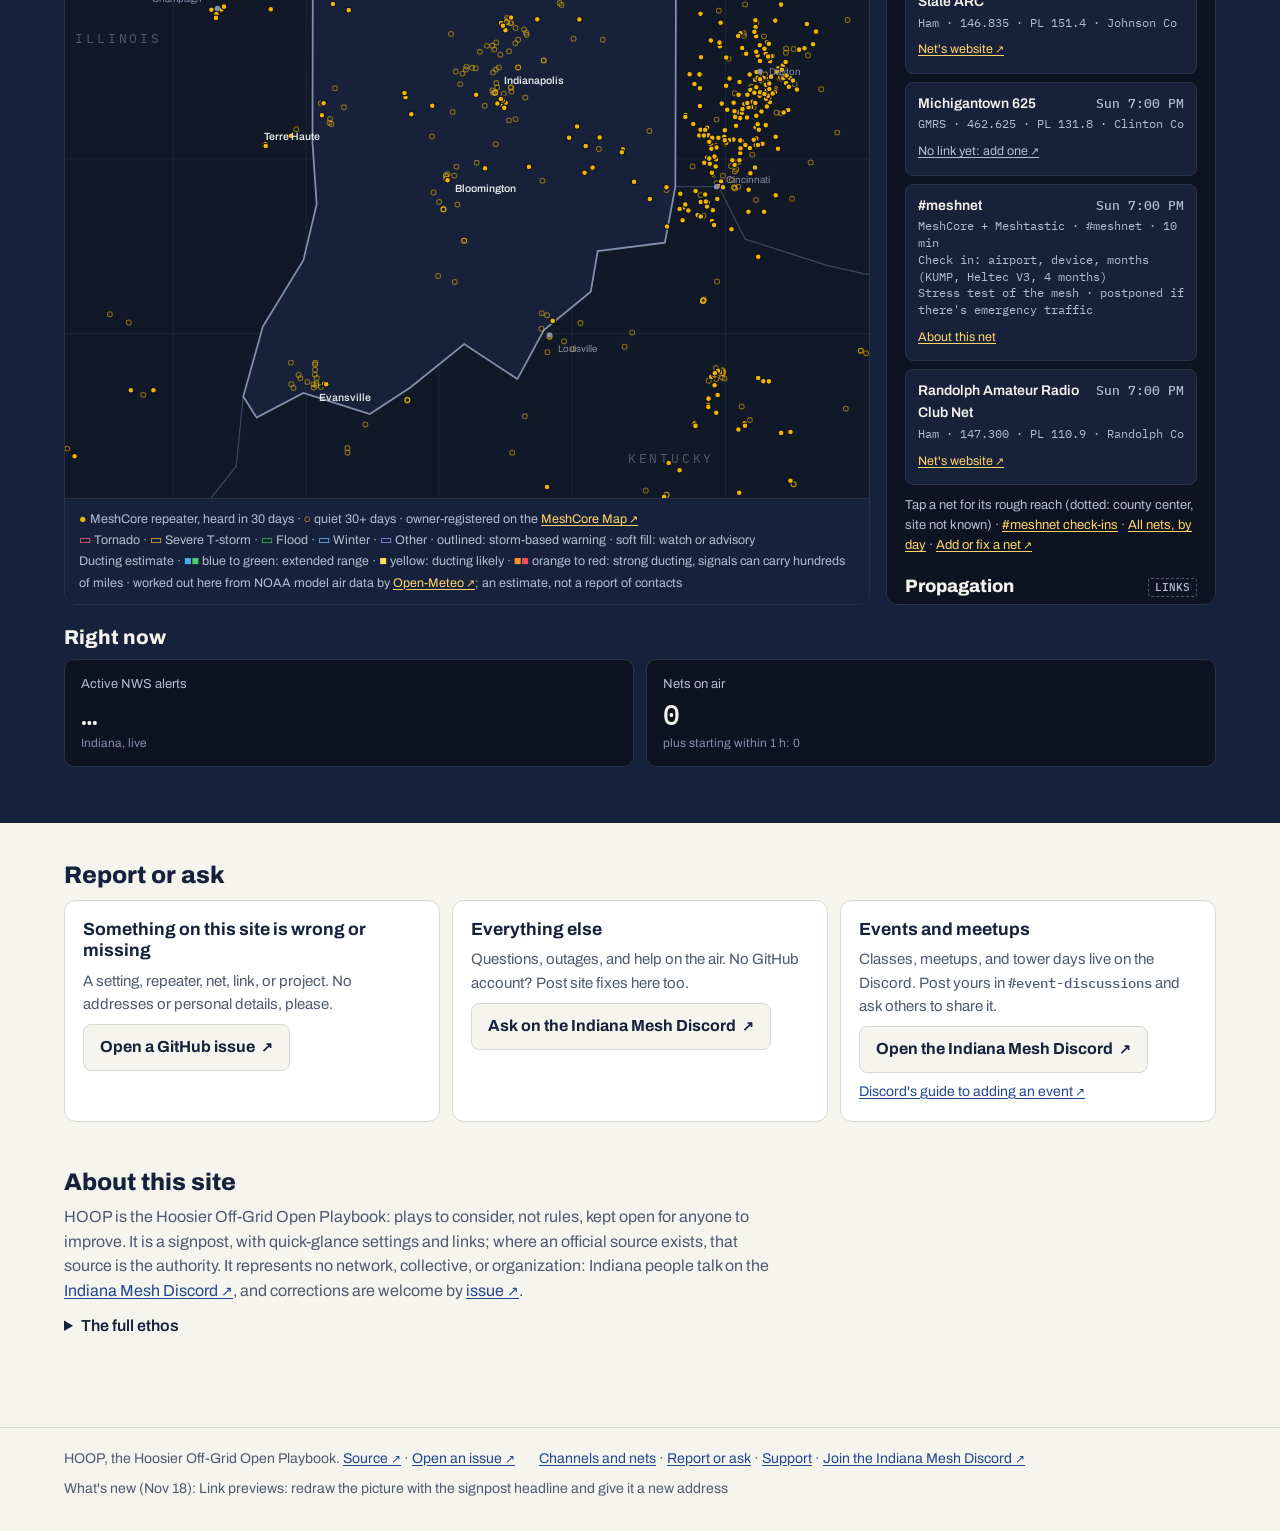
==== commit 5ea6d407: "Search: plain-text system list for readers without scripts, and a sitemap dated from git The home pa" ====
--- a/index.html
+++ b/index.html
@@ -26,7 +26,7 @@
 <meta name="twitter:description" content="Indiana off-grid comms on one map: MeshCore repeaters, live NWS alerts, radio nets, and starting settings for MeshCore, Meshtastic, GMRS, ham, and Reticulum.">
 <meta name="twitter:image" content="https://mutiny19.github.io/hoop/assets/social.png?v=2">
 <meta name="twitter:image:alt" content="HOOP: Hoosier Off-Grid Open Playbook">
-<script type="application/ld+json">{"@context": "https://schema.org", "@graph": [{"@type": "WebSite", "@id": "https://mutiny19.github.io/hoop/#website", "url": "https://mutiny19.github.io/hoop/", "name": "HOOP", "alternateName": "Hoosier Off-Grid Open Playbook", "description": "Off-grid communications in Indiana: MeshCore, Meshtastic, GMRS, ham radio, and Reticulum. Represents no network or organization.", "inLanguage": "en-US"}, {"@type": "WebPage", "@id": "https://mutiny19.github.io/hoop/#webpage", "url": "https://mutiny19.github.io/hoop/", "name": "HOOP: Indiana Off-Grid Comms, MeshCore Map, Nets, and Settings", "isPartOf": {"@id": "https://mutiny19.github.io/hoop/#website"}, "about": {"@type": "Place", "name": "Indiana", "address": {"@type": "PostalAddress", "addressRegion": "IN", "addressCountry": "US"}}, "dateModified": "2026-10-25"}]}</script>
+<script type="application/ld+json">{"@context": "https://schema.org", "@graph": [{"@type": "WebSite", "@id": "https://mutiny19.github.io/hoop/#website", "url": "https://mutiny19.github.io/hoop/", "name": "HOOP", "alternateName": "Hoosier Off-Grid Open Playbook", "description": "Off-grid communications in Indiana: MeshCore, Meshtastic, GMRS, ham radio, and Reticulum. Represents no network or organization.", "inLanguage": "en-US"}, {"@type": "WebPage", "@id": "https://mutiny19.github.io/hoop/#webpage", "url": "https://mutiny19.github.io/hoop/", "name": "HOOP: Indiana Off-Grid Comms, MeshCore Map, Nets, and Settings", "isPartOf": {"@id": "https://mutiny19.github.io/hoop/#website"}, "about": {"@type": "Place", "name": "Indiana", "address": {"@type": "PostalAddress", "addressRegion": "IN", "addressCountry": "US"}}}]}</script>
 <link rel="manifest" href="manifest.webmanifest">
 <meta name="theme-color" content="#16223C">
 <link rel="apple-touch-icon" href="assets/icon-192.png">
@@ -163,6 +163,7 @@
 .proto .net-card-box { grid-column: 1 / -1; margin-bottom: 0; background: var(--bg); }
 .ghost { background: transparent; color: var(--fg); border: 2px solid var(--line); }
 .acc { display: grid; gap: 10px; }
+.accfb { margin: 0; padding-left: 1.2em; display: grid; gap: 6px; }
 .proto { background: var(--panel); border: 1px solid var(--line); border-radius: 12px; overflow: hidden; }
 .proto > button { width: 100%; display: grid; grid-template-columns: minmax(130px, 200px) minmax(0, 1fr) auto; gap: 6px 16px; align-items: center; text-align: left; background: transparent; color: var(--fg); border: 0; padding: 18px 20px; cursor: pointer; font: inherit; min-height: 64px; }
 .proto .nm { font: 800 20px/1.1 var(--display); }
@@ -388,7 +389,13 @@
   <div class="sec-head">
     <div><h2 id="set-h">Pick a radio system</h2><p>Each card starts with the official guide, then shows what Indiana uses. Radios only hear others on the same settings, so check with your neighbors.</p></div>
   </div>
-  <div class="acc" id="acc"></div>
+  <div class="acc" id="acc"><ul class="accfb" data-fallback>
+<li><b>GMRS</b>: $35 license, no exam, voice. <a href="https://www.fcc.gov/general-mobile-radio-service-gmrs">FCC: GMRS and licensing</a></li>
+<li><b>Ham radio</b>: FCC exam, voice and data. <a href="https://www.arrl.org/getting-licensed">ARRL: getting licensed</a></li>
+<li><b>MeshCore</b>: no license, text, 915 MHz. <a href="https://docs.meshcore.io/">Official docs and FAQ</a>, then <a href="meshcore/">five steps to a first message in Indiana</a></li>
+<li><b>Meshtastic</b>: no license, text, 915 MHz. <a href="https://meshtastic.org">Official site and docs</a></li>
+<li><b>Reticulum</b>: advanced, text and files over any link. <a href="https://reticulum.network">Official site and manual</a></li>
+</ul></div>
 <div id="mcHold" hidden>
 <div id="mcExtras" class="mc-extras">
 <div class="xfold xopen"><h3 class="xh">Indiana right now</h3>
